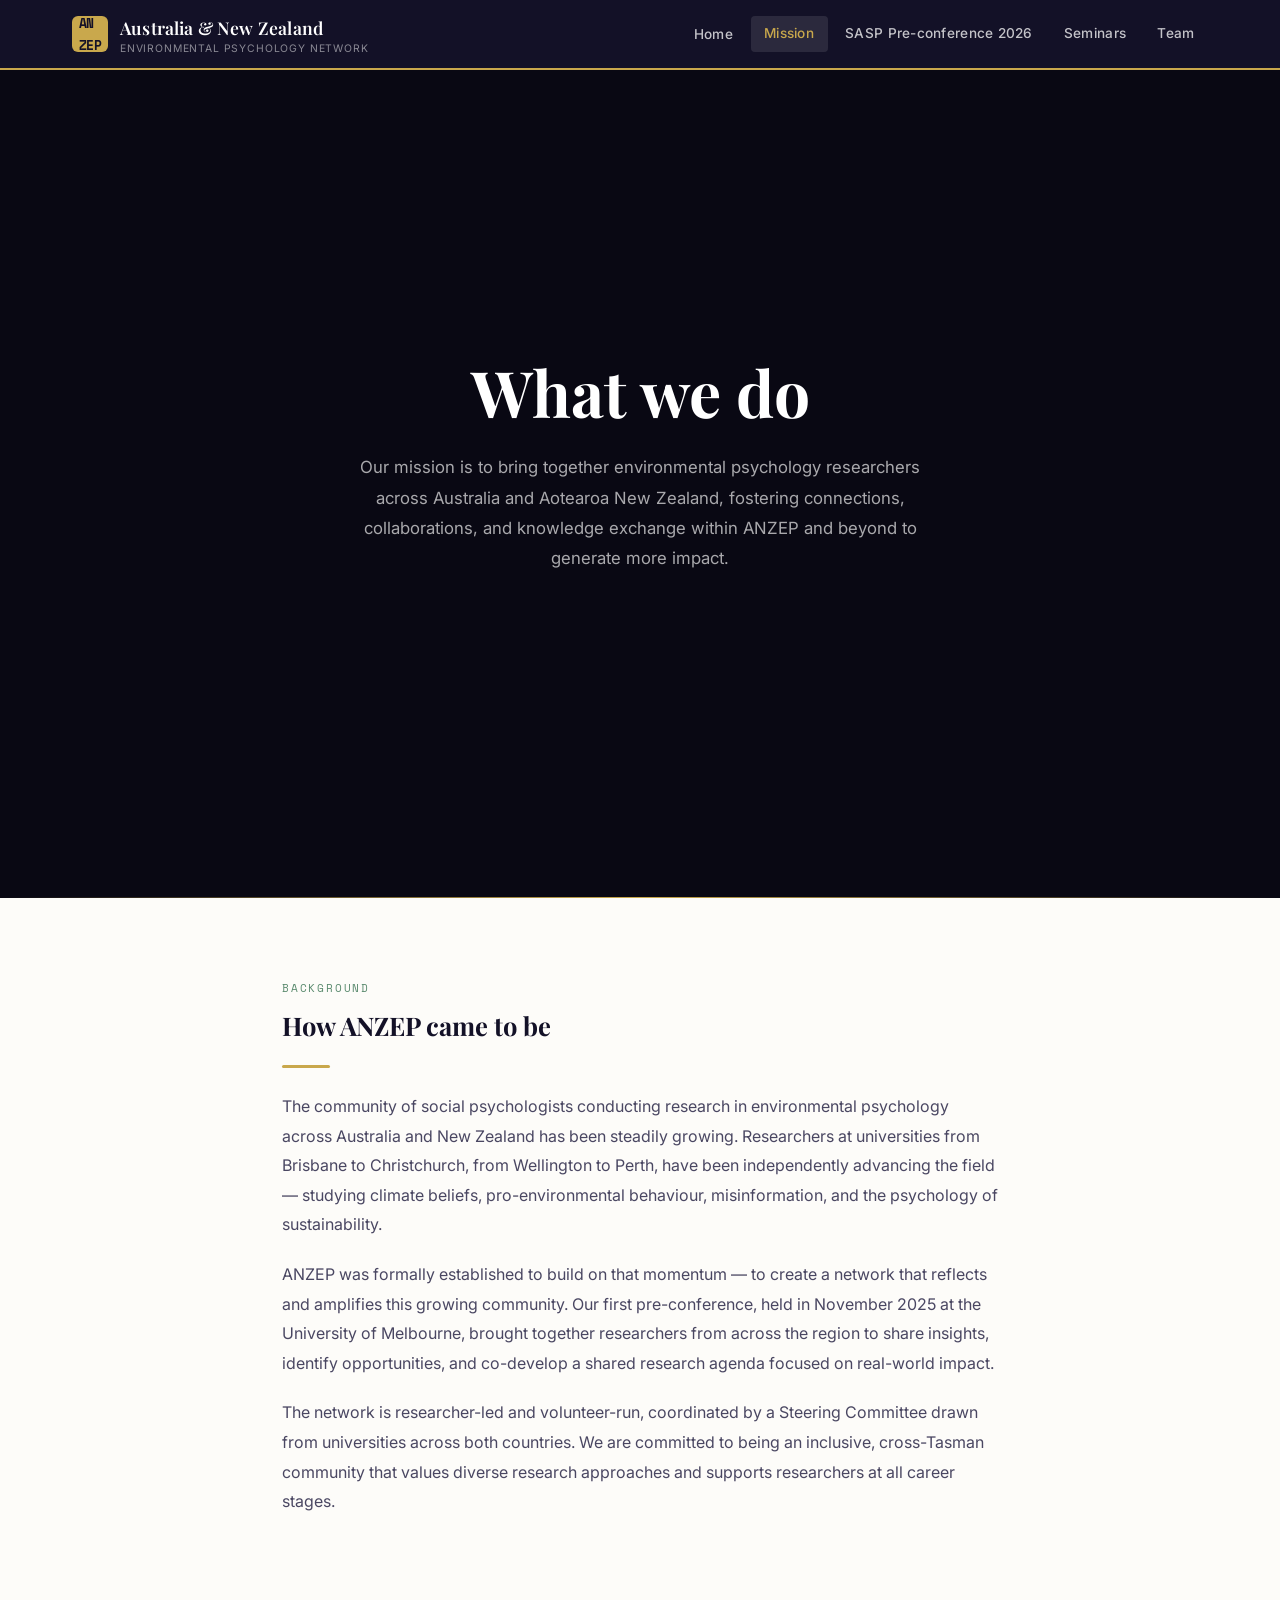
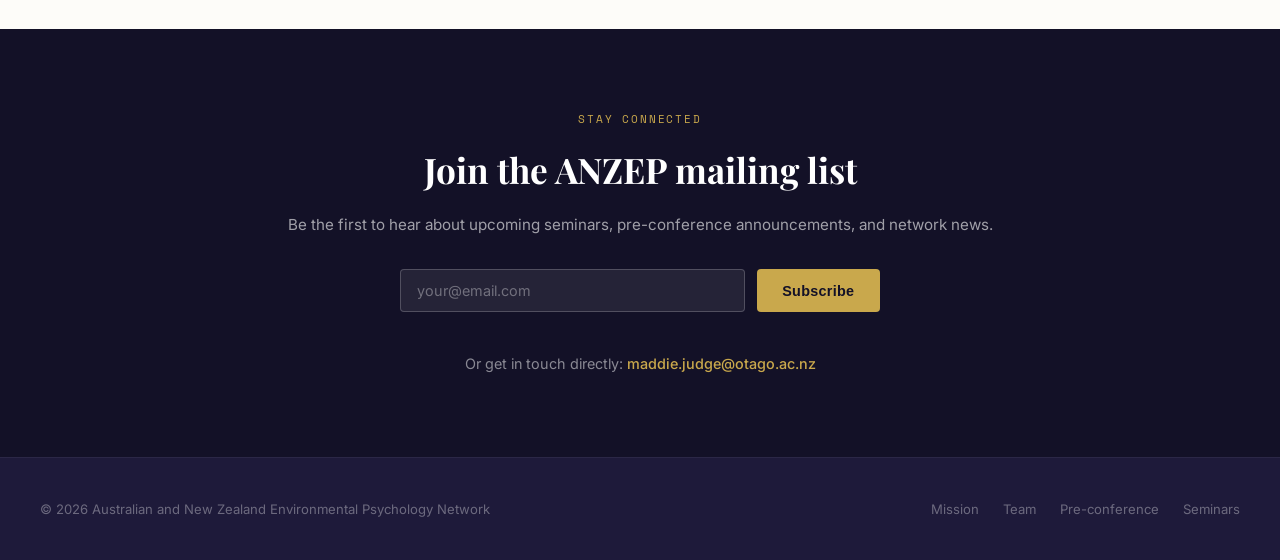
==== mission.html @ e8680787 "Update mission.html" ====
<!DOCTYPE html>
<html lang="en">
<head>
  <meta charset="UTF-8">
  <meta name="viewport" content="width=device-width, initial-scale=1.0">
  <title>Our Mission — ANZEP</title>
  <link rel="stylesheet" href="style.css">
</head>
<body>

  <nav class="nav">
    <div class="nav-inner">
      <a href="index.html" class="nav-logo">
        <div class="nav-logo-mark">AN<br>ZEP</div>
        <div>
<span class="nav-logo-text">Australia &amp; New Zealand</span>
          <span class="nav-logo-sub">Environmental Psychology Network</span>
        </div>
      </a>
      <ul class="nav-links">
     <li><a href="index.html">Home</a></li>
<a href="mission.html">Mission</a>
<a href="preconference.html">SASP Pre-conference 2026</a>
<a href="seminars.html">Seminars</a>
<a href="team.html">Team</a>
      </ul>
      <button class="nav-hamburger" aria-label="Open menu">
        <span></span><span></span><span></span>
      </button>
    </div>
  </nav>

<section class="home-hero">
<div class="mission-hero-photo-full"></div>
<div class="hero-overlay"></div>
    <div class="home-hero-inner">
      <div class="hero-content">
        <h1 class="hero-title">What we do</h1>
        <p class="hero-body">Our mission is to bring together environmental psychology researchers across Australia and Aotearoa New Zealand, fostering connections, collaborations, and knowledge exchange within ANZEP and beyond to generate more impact.</p>
      </div>
    </div>
  </section>

  <div class="section-sm">
    <div>
      
      <div class="section-label">Background</div>
      <h3 class="section-title" style="font-size: 1.6rem;">How ANZEP came to be</h3>
      <div class="divider"></div>
      <p style="font-size: 1rem; color: var(--text-mid); line-height: 1.85; margin-bottom: 1.25rem;">
        The community of social psychologists conducting research in environmental psychology across Australia and New Zealand has been steadily growing. Researchers at universities from Brisbane to Christchurch, from Wellington to Perth, have been independently advancing the field — studying climate beliefs, pro-environmental behaviour, misinformation, and the psychology of sustainability.
      </p>
      <p style="font-size: 1rem; color: var(--text-mid); line-height: 1.85; margin-bottom: 1.25rem;">
        ANZEP was formally established to build on that momentum — to create a network that reflects and amplifies this growing community. Our first pre-conference, held in November 2025 at the University of Melbourne, brought together researchers from across the region to share insights, identify opportunities, and co-develop a shared research agenda focused on real-world impact.
      </p>
      <p style="font-size: 1rem; color: var(--text-mid); line-height: 1.85;">
        The network is researcher-led and volunteer-run, coordinated by a Steering Committee drawn from universities across both countries. We are committed to being an inclusive, cross-Tasman community that values diverse research approaches and supports researchers at all career stages.
      </p>
    </div>
  </div>

  <section class="contact-strip" style="margin-top: 2rem;">
    <div class="contact-strip-inner">
      <div class="section-label" style="color: var(--accent);">Stay connected</div>
      <h2>Join the ANZEP mailing list</h2>
      <p>Be the first to hear about upcoming seminars, pre-conference announcements, and network news.</p>
      <div class="signup-success"></div>
      <form class="signup-form">
        <input type="email" placeholder="your@email.com" required>
        <button type="submit" class="btn-primary">Subscribe</button>
      </form>
      <div class="contact-email">
        Or get in touch directly: <a href="mailto:maddie.judge@otago.ac.nz">maddie.judge@otago.ac.nz</a>
      </div>
    </div>
  </section>

  <footer>
    <div class="footer-inner">
      <div class="footer-left">© 2026 Australian and New Zealand Environmental Psychology Network</div>
      <div class="footer-right">
        <a href="mission.html">Mission</a>
        <a href="team.html">Team</a>
        <a href="preconference.html">Pre-conference</a>
        <a href="seminars.html">Seminars</a>
      </div>
    </div>
  </footer>

  <script src="main.js"></script>
</body>
</html>
---- style.css ----
/* =============================================
   ANZEP — Australian & New Zealand Environmental Psychology Network
   Design system: deep navy anchor, warm sage accent, clean scholarly feel
   ============================================= */

@import url('https://fonts.googleapis.com/css2?family=Playfair+Display:ital,wght@0,400;0,600;0,700;1,400&family=Inter:wght@300;400;500;600&family=Space+Mono:wght@400;700&display=swap');

/* ── Tokens ── */
:root {
  --navy:       #131127;
  --navy-mid:   #1e1a3a;
  --navy-soft:  #2d2850;
  --sage:       #5a8a6e;
  --sage-light: #7aab8a;
  --sage-pale:  #e8f2ec;
  --sand:       #f5f2eb;
  --warm-white: #fdfcf9;
  --text-dark:  #1a1830;
  --text-mid:   #4a4762;
  --text-light: #7a788f;
  --border:     #e2dfd8;
  --accent:     #c9a84c;   /* warm gold — signature element */

  --font-display: 'Playfair Display', Georgia, serif;
  --font-body:    'Inter', system-ui, sans-serif;
  --font-mono:    'Space Mono', monospace;

  --radius-sm: 4px;
  --radius-md: 10px;
  --radius-lg: 20px;

  --shadow-soft: 0 2px 16px rgba(19,17,39,0.08);
  --shadow-mid:  0 4px 32px rgba(19,17,39,0.14);
}

/* ── Reset ── */
*, *::before, *::after { box-sizing: border-box; margin: 0; padding: 0; }
html { scroll-behavior: smooth; }
body {
  font-family: var(--font-body);
  background: var(--warm-white);
  color: var(--text-dark);
  line-height: 1.7;
  font-size: 16px;
}
img { display: block; max-width: 100%; }
a { color: inherit; text-decoration: none; }

/* ── Navigation ── */
.nav {
  position: sticky;
  top: 0;
  z-index: 100;
  background: var(--navy);
  border-bottom: 2px solid var(--accent);
}
.nav-inner {
  max-width: 1200px;
  margin: 0 auto;
  padding: 0 2rem;
  display: flex;
  align-items: center;
  justify-content: space-between;
  height: 68px;
}
.nav-logo {
  display: flex;
  align-items: center;
  gap: 0.75rem;
}
.nav-logo-mark {
  width: 36px;
  height: 36px;
  background: var(--accent);
  border-radius: 6px;
  display: flex;
  align-items: center;
  justify-content: center;
  font-family: var(--font-mono);
  font-size: 13px;
  font-weight: 700;
  color: var(--navy);
  letter-spacing: -0.5px;
  flex-shrink: 0;
}
.nav-logo-text {
  font-family: var(--font-display);
  font-size: 1.1rem;
  font-weight: 600;
  color: #fff;
  letter-spacing: 0.01em;
}
.nav-logo-sub {
  font-family: var(--font-body);
  font-size: 0.65rem;
  color: rgba(255,255,255,0.5);
  letter-spacing: 0.08em;
  text-transform: uppercase;
  display: block;
  line-height: 1.2;
}
.nav-links {
  display: flex;
  align-items: center;
  gap: 0.25rem;
  list-style: none;
}
.nav-links a {
  font-size: 0.85rem;
  font-weight: 500;
  color: rgba(255,255,255,0.75);
  padding: 0.4rem 0.85rem;
  border-radius: var(--radius-sm);
  letter-spacing: 0.02em;
  transition: color 0.2s, background 0.2s;
}
.nav-links a:hover,
.nav-links a.active {
  color: #fff;
  background: rgba(255,255,255,0.1);
}
.nav-links a.active {
  color: var(--accent);
}
.nav-hamburger {
  display: none;
  flex-direction: column;
  gap: 5px;
  cursor: pointer;
  padding: 4px;
  background: none;
  border: none;
}
.nav-hamburger span {
  display: block;
  width: 24px;
  height: 2px;
  background: #fff;
  border-radius: 2px;
  transition: 0.3s;
}

/* ── Page Hero ── */
.page-hero {
  background: var(--navy);
  padding: 5rem 2rem 4rem;
  text-align: center;
  position: relative;
  overflow: hidden;
}
.page-hero::before {
  content: '';
  position: absolute;
  inset: 0;
  background: radial-gradient(ellipse 80% 60% at 50% 120%, rgba(90,138,110,0.18) 0%, transparent 70%);
  pointer-events: none;
}
.page-hero-eyebrow {
  font-family: var(--font-mono);
  font-size: 0.72rem;
  letter-spacing: 0.18em;
  text-transform: uppercase;
  color: var(--accent);
  margin-bottom: 1rem;
}
.page-hero h1 {
  font-family: var(--font-display);
  font-size: clamp(2rem, 5vw, 3.2rem);
  font-weight: 700;
  color: #fff;
  line-height: 1.2;
  max-width: 700px;
  margin: 0 auto 1.25rem;
}
.page-hero p {
  font-size: 1.05rem;
  color: rgba(255,255,255,0.65);
  max-width: 560px;
  margin: 0 auto;
}
.page-hero-photo {
  background-image: url('mission-hero.jpg');
  background-size: cover;
  background-position: center;
}
.page-hero-photo::after {
  content: '';
  position: absolute;
  inset: 0;
  background: rgba(0,0,0,0.55);
  z-index: 1;
}
.page-hero-photo .page-hero-eyebrow,
.page-hero-photo h1,
.page-hero-photo p {
  position: relative;
  z-index: 2;
}
.page-hero-photo-preconf {
  background-image: url('preconference-hero.jpg');
  background-size: cover;
  background-position: center;
}
.page-hero-photo-preconf::after {
  content: '';
  position: absolute;
  inset: 0;
  background: rgba(0,0,0,0.55);
  z-index: 1;
}
.page-hero-photo-preconf .page-hero-eyebrow,
.page-hero-photo-preconf h1,
.page-hero-photo-preconf p {
  position: relative;
  z-index: 2;
}
/* ── Section container ── */
.section {
  max-width: 1200px;
  margin: 0 auto;
  padding: 5rem 2rem;
}
.section-sm {
  max-width: 780px;
  margin: 0 auto;
  padding: 5rem 2rem;
}
.section-label {
  font-family: var(--font-mono);
  font-size: 0.7rem;
  letter-spacing: 0.16em;
  text-transform: uppercase;
  color: var(--sage);
  margin-bottom: 0.75rem;
}
.section-title {
  font-family: var(--font-display);
  font-size: clamp(1.6rem, 3vw, 2.4rem);
  font-weight: 700;
  color: var(--navy);
  line-height: 1.25;
  margin-bottom: 1.25rem;
}
.section-lead {
  font-size: 1.05rem;
  color: var(--text-mid);
  line-height: 1.8;
  max-width: 640px;
}

/* ── Divider ── */
.divider {
  width: 48px;
  height: 3px;
  background: var(--accent);
  border-radius: 2px;
  margin: 1.5rem 0;
}

/* ── HOME HERO ── */
.home-hero {
  background: var(--navy);
  min-height: 92vh;
  display: flex;
  align-items: center;
  position: relative;
  overflow: hidden;
  padding: 4rem 2rem;
}
.home-hero::after {
  content: '';
  position: absolute;
  bottom: 0; left: 0; right: 0;
  height: 1px;
  background: linear-gradient(90deg, transparent, var(--accent), transparent);
  z-index: 2;
}
.hero-photo {
  position: absolute;
  top: -80px;
  right: 0;
  bottom: -80px;
  left: 0;
  background-image: url('hero-beach.jpg');
  background-size: cover;
  background-position: center 42%;
  z-index: 0;
  pointer-events: none;
  will-change: transform;
}
.hero-overlay {
  position: absolute;
  top: 0;
  right: 0;
  bottom: 0;
  left: 0;
  background: rgba(0, 0, 0, 0.5);
  z-index: 1;
  pointer-events: none;
}
.home-hero-inner {
  max-width: 1200px;
  margin: 0 auto;
  width: 100%;
  position: relative;
  z-index: 2;
  text-align: center;
}
.hero-content {
  max-width: 720px;
  margin: 0 auto;
}
.hero-label {
  font-family: var(--font-mono);
  font-size: 0.72rem;
  letter-spacing: 0.2em;
  text-transform: uppercase;
  color: var(--accent);
  margin-bottom: 1.25rem;
}
.hero-title {
  font-family: var(--font-display);
  font-size: clamp(2.4rem, 5vw, 4rem);
  font-weight: 700;
  color: #fff;
  line-height: 1.15;
  margin-bottom: 1.5rem;
}
.hero-title em {
  font-style: italic;
  color: var(--sage-light);
}
.hero-body {
  font-size: 1.05rem;
  color: rgba(255,255,255,0.65);
  line-height: 1.8;
  margin: 0 auto 2.5rem auto;
  max-width: 560px;
}
.hero-actions {
  display: flex;
  gap: 1rem;
  flex-wrap: wrap;
  justify-content: center;
}
.btn-primary {
  display: inline-flex;
  align-items: center;
  gap: 0.5rem;
  background: var(--accent);
  color: var(--navy);
  font-weight: 600;
  font-size: 0.9rem;
  padding: 0.75rem 1.6rem;
  border-radius: var(--radius-sm);
  letter-spacing: 0.02em;
  transition: background 0.2s, transform 0.15s;
  border: none;
  cursor: pointer;
}
.btn-primary:hover { background: #dbb95a; transform: translateY(-1px); }
.btn-outline {
  display: inline-flex;
  align-items: center;
  gap: 0.5rem;
  background: transparent;
  color: rgba(255,255,255,0.8);
  font-weight: 500;
  font-size: 0.9rem;
  padding: 0.75rem 1.6rem;
  border-radius: var(--radius-sm);
  border: 1px solid rgba(255,255,255,0.25);
  letter-spacing: 0.02em;
  transition: border-color 0.2s, color 0.2s, transform 0.15s;
  cursor: pointer;
}
.btn-outline:hover { border-color: rgba(255,255,255,0.6); color: #fff; transform: translateY(-1px); }

/* Hero right panel — stat cards */
.hero-stats {
  display: grid;
  grid-template-columns: 1fr 1fr;
  gap: 1rem;
}
.hero-stat-card {
  background: rgba(255,255,255,0.05);
  border: 1px solid rgba(255,255,255,0.1);
  border-radius: var(--radius-md);
  padding: 1.5rem;
  backdrop-filter: blur(8px);
}
.hero-stat-card.featured {
  grid-column: span 2;
  background: rgba(90,138,110,0.15);
  border-color: rgba(90,138,110,0.3);
}
.stat-value {
  font-family: var(--font-display);
  font-size: 2.2rem;
  font-weight: 700;
  color: #fff;
  line-height: 1;
  margin-bottom: 0.25rem;
}
.stat-label {
  font-size: 0.8rem;
  color: rgba(255,255,255,0.5);
  letter-spacing: 0.04em;
}
.stat-detail {
  font-size: 0.85rem;
  color: rgba(255,255,255,0.7);
  margin-top: 0.5rem;
}

/* ── Home highlight teasers (Seminar Series / Pre-conference) ── */
.home-highlight {
  background: var(--warm-white);
  border-top: 1px solid var(--border);
}
.home-highlight.alt {
  background: var(--sage-pale);
}
.home-highlight-inner {
  max-width: 1200px;
  margin: 0 auto;
  padding: 5rem 2rem;
  display: grid;
  grid-template-columns: 1.1fr 0.9fr;
  gap: 4rem;
  align-items: center;
}
.home-highlight.reverse .home-highlight-inner {
  grid-template-columns: 0.9fr 1.1fr;
}
.home-highlight.reverse .highlight-text { order: 2; }
.home-highlight.reverse .highlight-card { order: 1; }
.highlight-text .section-lead { margin-bottom: 0; }
.highlight-cta { margin-top: 1.75rem; }
.highlight-card {
  background: var(--warm-white);
  border-left: 3px solid var(--accent);
  border-radius: var(--radius-md);
  padding: 2.25rem 2.5rem;
  box-shadow: var(--shadow-soft);
}
.highlight-card-label {
  font-family: var(--font-mono);
  font-size: 0.7rem;
  letter-spacing: 0.14em;
  text-transform: uppercase;
  color: var(--sage);
  margin-bottom: 0.75rem;
}
.highlight-card-title {
  font-family: var(--font-display);
  font-size: 1.2rem;
  font-weight: 600;
  color: var(--navy);
  line-height: 1.4;
  margin-bottom: 1.1rem;
}
.highlight-card-detail {
  font-size: 0.9rem;
  color: var(--text-mid);
  margin-top: 0.55rem;
}

/* ── Home feature strips ── */
.home-features {
  background: var(--sand);
  padding: 5rem 2rem;
}
.home-features-inner {
  max-width: 1200px;
  margin: 0 auto;
}
.features-grid {
  display: grid;
  grid-template-columns: repeat(4, 1fr);
  gap: 1.5rem;
  margin-top: 3rem;
}
.feature-card {
  background: var(--warm-white);
  border-radius: var(--radius-md);
  padding: 2rem 1.5rem;
  border: 1px solid var(--border);
  transition: box-shadow 0.2s, transform 0.2s;
}
.feature-card:hover {
  box-shadow: var(--shadow-mid);
  transform: translateY(-3px);
}
.feature-icon {
  width: 44px;
  height: 44px;
  background: var(--sage-pale);
  border-radius: var(--radius-sm);
  display: flex;
  align-items: center;
  justify-content: center;
  font-size: 1.3rem;
  margin-bottom: 1.25rem;
}
.feature-card h3 {
  font-family: var(--font-display);
  font-size: 1.05rem;
  font-weight: 600;
  color: var(--navy);
  margin-bottom: 0.5rem;
}
.feature-card p {
  font-size: 0.88rem;
  color: var(--text-mid);
  line-height: 1.65;
}
.feature-card a {
  display: inline-block;
  margin-top: 1rem;
  font-size: 0.83rem;
  font-weight: 600;
  color: var(--sage);
  letter-spacing: 0.02em;
}
.feature-card a:hover { color: var(--navy); }

/* ── Mission page ── */
.mission-body {
  background: var(--warm-white);
}
.mission-statement-block {
  background: var(--navy);
  border-radius: var(--radius-lg);
  padding: 3.5rem;
  margin: 3rem 0;
  position: relative;
  overflow: hidden;
}
.mission-statement-block::before {
  content: '"';
  position: absolute;
  top: -1rem;
  left: 2rem;
  font-family: var(--font-display);
  font-size: 12rem;
  color: rgba(255,255,255,0.04);
  line-height: 1;
  pointer-events: none;
}
.mission-statement-block p {
  font-family: var(--font-display);
  font-size: clamp(1.2rem, 2.5vw, 1.7rem);
  font-style: italic;
  color: #fff;
  line-height: 1.6;
  position: relative;
  z-index: 1;
}
.mission-pillars {
  display: grid;
  grid-template-columns: repeat(3, 1fr);
  gap: 1.5rem;
  margin-top: 2rem;
}
.pillar-card {
  background: var(--sage-pale);
  border-radius: var(--radius-md);
  padding: 2rem;
  border-left: 3px solid var(--sage);
}
.pillar-card h3 {
  font-family: var(--font-display);
  font-size: 1.1rem;
  font-weight: 600;
  color: var(--navy);
  margin-bottom: 0.75rem;
}
.pillar-card p {
  font-size: 0.9rem;
  color: var(--text-mid);
  line-height: 1.7;
}
.pillar-icon {
  font-size: 1.6rem;
  margin-bottom: 0.75rem;
}

/* ── Team page ── */
.team-grid {
  display: grid;
  grid-template-columns: repeat(4, 1fr);
  gap: 1.75rem;
  margin-top: 3rem;
}
.team-card {
  background: var(--warm-white);
  border: 1px solid var(--border);
  border-radius: var(--radius-md);
  overflow: hidden;
  transition: box-shadow 0.2s, transform 0.2s;
}
.team-card:hover {
  box-shadow: var(--shadow-mid);
  transform: translateY(-4px);
}
.team-photo {
  width: 100%;
  aspect-ratio: 1;
  background: linear-gradient(135deg, var(--navy-soft), var(--navy-mid));
  display: flex;
  align-items: center;
  justify-content: center;
  overflow: hidden;
}
.team-photo img {
  width: 100%;
  height: 100%;
  object-fit: cover;
}
.team-photo-placeholder {
  font-family: var(--font-display);
  font-size: 2.2rem;
  font-weight: 700;
  color: rgba(255,255,255,0.25);
  letter-spacing: -0.02em;
}
.team-info {
  padding: 1.25rem;
}
.team-info h3 {
  font-family: var(--font-display);
  font-size: 1rem;
  font-weight: 600;
  color: var(--navy);
  margin-bottom: 0.2rem;
}
.team-role {
  font-size: 0.8rem;
  color: var(--sage);
  font-weight: 500;
  margin-bottom: 0.15rem;
}
.team-institution {
  font-size: 0.78rem;
  color: var(--text-light);
}
.team-bio {
  font-size: 0.82rem;
  color: var(--text-mid);
  line-height: 1.6;
  margin-top: 0.75rem;
  padding-top: 0.75rem;
  border-top: 1px solid var(--border);
}

/* ── Pre-conference page ── */
.preconf-upcoming {
  background: var(--navy);
  border-radius: var(--radius-lg);
  padding: 3.5rem;
  margin-bottom: 1.5rem;
  position: relative;
  overflow: hidden;
}
.preconf-upcoming::after {
  content: '2026';
  position: absolute;
  right: 2rem;
  bottom: -1.5rem;
  font-family: var(--font-display);
  font-size: 10rem;
  font-weight: 700;
  color: rgba(255,255,255,0.04);
  line-height: 1;
  pointer-events: none;
}
.badge {
  display: inline-block;
  background: var(--accent);
  color: var(--navy);
  font-family: var(--font-mono);
  font-size: 0.68rem;
  font-weight: 700;
  letter-spacing: 0.12em;
  text-transform: uppercase;
  padding: 0.3rem 0.8rem;
  border-radius: var(--radius-sm);
  margin-bottom: 1.25rem;
}
.badge-tbc {
  background: rgba(255,255,255,0.15);
  color: rgba(255,255,255,0.7);
}
.preconf-upcoming h2 {
  font-family: var(--font-display);
  font-size: clamp(1.5rem, 3vw, 2.2rem);
  color: #fff;
  margin-bottom: 0.5rem;
}
.preconf-upcoming .subtitle {
  font-size: 1rem;
  color: rgba(255,255,255,0.6);
  margin-bottom: 2rem;
}
.preconf-meta {
  display: flex;
  flex-wrap: wrap;
  gap: 1rem;
  margin-bottom: 2rem;
}
.meta-item {
  display: flex;
  align-items: center;
  gap: 0.5rem;
  background: rgba(255,255,255,0.08);
  border-radius: var(--radius-sm);
  padding: 0.5rem 1rem;
  font-size: 0.85rem;
  color: rgba(255,255,255,0.8);
}
.meta-item .meta-icon { font-size: 1rem; }
.preconf-format {
  display: grid;
  grid-template-columns: repeat(2, 1fr);
  gap: 1rem;
  margin-top: 0.5rem;
}
.format-item {
  background: rgba(255,255,255,0.07);
  border: 1px solid rgba(255,255,255,0.12);
  border-radius: var(--radius-md);
  padding: 1.25rem;
  text-align: center;
}
.format-item .f-icon { font-size: 1.5rem; margin-bottom: 0.5rem; }
.format-item .f-label {
  font-size: 0.8rem;
  font-weight: 600;
  color: #fff;
  margin-bottom: 0.2rem;
}
.format-item .f-detail {
  font-size: 0.75rem;
  color: rgba(255,255,255,0.5);
}

/* Past conference cards */
.past-conf-card {
  background: var(--warm-white);
  border: 1px solid var(--border);
  border-radius: var(--radius-md);
  overflow: hidden;
  margin-bottom: 2.5rem;
}
.past-conf-header {
  background: var(--sand);
  padding: 1.75rem 2rem;
  display: flex;
  justify-content: space-between;
  align-items: flex-start;
  gap: 1rem;
  flex-wrap: wrap;
}
.past-conf-header h3 {
  font-family: var(--font-display);
  font-size: 1.3rem;
  font-weight: 700;
  color: var(--navy);
}
.past-conf-header .conf-date {
  font-family: var(--font-mono);
  font-size: 0.75rem;
  color: var(--text-light);
  letter-spacing: 0.08em;
}
.past-conf-body {
  padding: 2rem;
}
.past-conf-body p {
  font-size: 0.95rem;
  color: var(--text-mid);
  line-height: 1.75;
  margin-bottom: 1.5rem;
}

/* Schedule table */
.schedule-table {
  width: 100%;
  border-collapse: collapse;
  margin-top: 0.5rem;
}
.schedule-table th {
  background: var(--navy);
  color: rgba(255,255,255,0.7);
  font-family: var(--font-mono);
  font-size: 0.7rem;
  letter-spacing: 0.1em;
  text-transform: uppercase;
  padding: 0.75rem 1rem;
  text-align: left;
}
.schedule-table td {
  padding: 0.75rem 1rem;
  font-size: 0.88rem;
  border-bottom: 1px solid var(--border);
  vertical-align: top;
}
.schedule-table tr:last-child td { border-bottom: none; }
.schedule-table tr:nth-child(even) td { background: var(--sand); }
.schedule-time {
  font-family: var(--font-mono);
  font-size: 0.8rem;
  color: var(--text-light);
  white-space: nowrap;
  width: 90px;
}
.schedule-event { font-weight: 500; color: var(--navy); }
.schedule-detail { font-size: 0.82rem; color: var(--text-mid); }
.schedule-speaker { font-size: 0.8rem; color: var(--sage); font-style: italic; }

/* Keynote cards */
.keynote-grid {
  display: grid;
  grid-template-columns: 1fr 1fr;
  gap: 1.5rem;
  margin-top: 1.5rem;
}
.keynote-card {
  background: var(--sand);
  border-radius: var(--radius-md);
  padding: 1.75rem;
  border-top: 3px solid var(--accent);
}
.keynote-card h4 {
  font-family: var(--font-display);
  font-size: 1.05rem;
  font-weight: 700;
  color: var(--navy);
  margin-bottom: 0.25rem;
}
.keynote-card .k-title {
  font-size: 0.85rem;
  font-style: italic;
  color: var(--sage);
  margin-bottom: 0.75rem;
}
.keynote-card p {
  font-size: 0.85rem;
  color: var(--text-mid);
  line-height: 1.65;
}
.keynote-card .k-bio {
  font-size: 0.8rem;
  color: var(--text-light);
  margin-top: 0.75rem;
  padding-top: 0.75rem;
  border-top: 1px solid var(--border);
  font-style: italic;
}

/* Lightning talks */
.lightning-section { margin-top: 2rem; }
.lightning-header {
  background: var(--navy-mid);
  color: rgba(255,255,255,0.7);
  font-family: var(--font-mono);
  font-size: 0.72rem;
  letter-spacing: 0.12em;
  text-transform: uppercase;
  padding: 0.6rem 1rem;
  border-radius: var(--radius-sm) var(--radius-sm) 0 0;
}
.lightning-talk {
  background: var(--warm-white);
  border: 1px solid var(--border);
  border-top: none;
  padding: 1.25rem 1.5rem;
}
.lightning-talk:last-child { border-radius: 0 0 var(--radius-sm) var(--radius-sm); }
.lightning-talk h5 {
  font-size: 0.88rem;
  font-weight: 600;
  color: var(--navy);
  margin-bottom: 0.2rem;
  line-height: 1.4;
}
.lightning-talk .lt-speaker {
  font-size: 0.78rem;
  color: var(--sage);
  font-style: italic;
  margin-bottom: 0.5rem;
}
.lt-abstract {
  font-size: 0.82rem;
  color: var(--text-mid);
  line-height: 1.65;
  display: none;
}
.lt-toggle {
  background: none;
  border: none;
  font-size: 0.78rem;
  color: var(--sage);
  cursor: pointer;
  padding: 0;
  font-weight: 500;
  margin-top: 0.25rem;
}
.lt-toggle:hover { color: var(--navy); }

/* ── Seminar page ── */
.seminar-placeholder {
  background: var(--sand);
  border: 2px dashed var(--border);
  border-radius: var(--radius-md);
  padding: 4rem 2rem;
  text-align: center;
}
.seminar-placeholder h3 {
  font-family: var(--font-display);
  font-size: 1.4rem;
  color: var(--navy);
  margin-bottom: 0.75rem;
}
.seminar-placeholder p {
  font-size: 0.95rem;
  color: var(--text-mid);
  max-width: 420px;
  margin: 0 auto;
}
.seminar-features {
  display: grid;
  grid-template-columns: repeat(3, 1fr);
  gap: 1.5rem;
  margin-top: 3rem;
}
.seminar-feature {
  text-align: center;
  padding: 2rem 1rem;
  background: var(--warm-white);
  border-radius: var(--radius-md);
  border: 1px solid var(--border);
}
.seminar-feature .sf-icon { font-size: 2rem; margin-bottom: 0.75rem; }
.seminar-feature h4 {
  font-family: var(--font-display);
  font-size: 1rem;
  font-weight: 600;
  color: var(--navy);
  margin-bottom: 0.5rem;
}
.seminar-feature p {
  font-size: 0.85rem;
  color: var(--text-mid);
}

/* ── Mailing list / contact section ── */
.contact-strip {
  background: var(--navy);
  padding: 5rem 2rem;
}
.contact-strip-inner {
  max-width: 800px;
  margin: 0 auto;
  text-align: center;
}
.contact-strip h2 {
  font-family: var(--font-display);
  font-size: clamp(1.5rem, 3vw, 2.2rem);
  color: #fff;
  margin-bottom: 0.75rem;
}
.contact-strip p {
  font-size: 0.95rem;
  color: rgba(255,255,255,0.6);
  margin-bottom: 2rem;
}
.signup-form {
  display: flex;
  gap: 0.75rem;
  max-width: 480px;
  margin: 0 auto 2.5rem;
  flex-wrap: wrap;
}
.signup-form input {
  flex: 1;
  min-width: 220px;
  padding: 0.75rem 1rem;
  border-radius: var(--radius-sm);
  border: 1px solid rgba(255,255,255,0.2);
  background: rgba(255,255,255,0.08);
  color: #fff;
  font-size: 0.9rem;
  font-family: var(--font-body);
  outline: none;
  transition: border-color 0.2s;
}
.signup-form input::placeholder { color: rgba(255,255,255,0.35); }
.signup-form input:focus { border-color: var(--accent); }
.contact-email {
  font-size: 0.9rem;
  color: rgba(255,255,255,0.5);
}
.contact-email a {
  color: var(--accent);
  font-weight: 500;
}
.contact-email a:hover { text-decoration: underline; }
.signup-success {
  display: none;
  background: rgba(90,138,110,0.2);
  border: 1px solid rgba(90,138,110,0.4);
  border-radius: var(--radius-sm);
  padding: 0.75rem 1.25rem;
  font-size: 0.9rem;
  color: var(--sage-light);
  margin: 0 auto 1rem;
  max-width: 480px;
}

/* ── Footer ── */
footer {
  background: var(--navy-mid);
  border-top: 1px solid rgba(255,255,255,0.06);
  padding: 2.5rem 2rem;
}
.footer-inner {
  max-width: 1200px;
  margin: 0 auto;
  display: flex;
  justify-content: space-between;
  align-items: center;
  flex-wrap: wrap;
  gap: 1rem;
}
.footer-left {
  font-size: 0.82rem;
  color: rgba(255,255,255,0.35);
}
.footer-right {
  display: flex;
  gap: 1.5rem;
}
.footer-right a {
  font-size: 0.82rem;
  color: rgba(255,255,255,0.35);
  transition: color 0.2s;
}
.footer-right a:hover { color: rgba(255,255,255,0.7); }

/* ── Tabs ── */
.tabs {
  display: flex;
  gap: 0.5rem;
  border-bottom: 2px solid var(--border);
  margin-bottom: 2.5rem;
  flex-wrap: wrap;
}
.tab-btn {
  background: none;
  border: none;
  font-family: var(--font-body);
  font-size: 0.9rem;
  font-weight: 500;
  color: var(--text-light);
  padding: 0.6rem 1.25rem;
  cursor: pointer;
  border-bottom: 2px solid transparent;
  margin-bottom: -2px;
  transition: color 0.2s, border-color 0.2s;
}
.tab-btn.active {
  color: var(--navy);
  border-bottom-color: var(--accent);
}
.tab-btn:hover { color: var(--navy); }
.tab-panel { display: none; }
.tab-panel.active { display: block; }

/* ── Responsive ── */
@media (max-width: 1024px) {
  .team-grid { grid-template-columns: repeat(3, 1fr); }
  .features-grid { grid-template-columns: repeat(2, 1fr); }
}
@media (max-width: 768px) {
  .nav-links { display: none; flex-direction: column; position: absolute; top: 68px; left: 0; right: 0; background: var(--navy); padding: 1rem; border-bottom: 1px solid rgba(255,255,255,0.1); }
  .nav-links.open { display: flex; }
  .nav-hamburger { display: flex; }
  .hero-photo { background-image: url('hero-beach-mobile.jpg'); }
  .home-highlight-inner,
  .home-highlight.reverse .home-highlight-inner { grid-template-columns: 1fr; gap: 2rem; padding: 3.5rem 2rem; }
  .home-highlight.reverse .highlight-text,
  .home-highlight.reverse .highlight-card { order: initial; }
  .team-grid { grid-template-columns: repeat(2, 1fr); }
  .mission-pillars { grid-template-columns: 1fr; }
  .keynote-grid { grid-template-columns: 1fr; }
  .preconf-format { grid-template-columns: 1fr; }
  .seminar-features { grid-template-columns: 1fr; }
  .features-grid { grid-template-columns: 1fr; }
  .mission-statement-block { padding: 2rem; }
  .preconf-upcoming { padding: 2rem; }
  .past-conf-header { flex-direction: column; }
}
@media (max-width: 480px) {
  .team-grid { grid-template-columns: 1fr 1fr; }
  .hero-actions { flex-direction: column; }
  .signup-form { flex-direction: column; }
  .signup-form input { min-width: 100%; }
}
@media (prefers-reduced-motion: reduce) {
  * { transition: none !important; animation: none !important; }
}
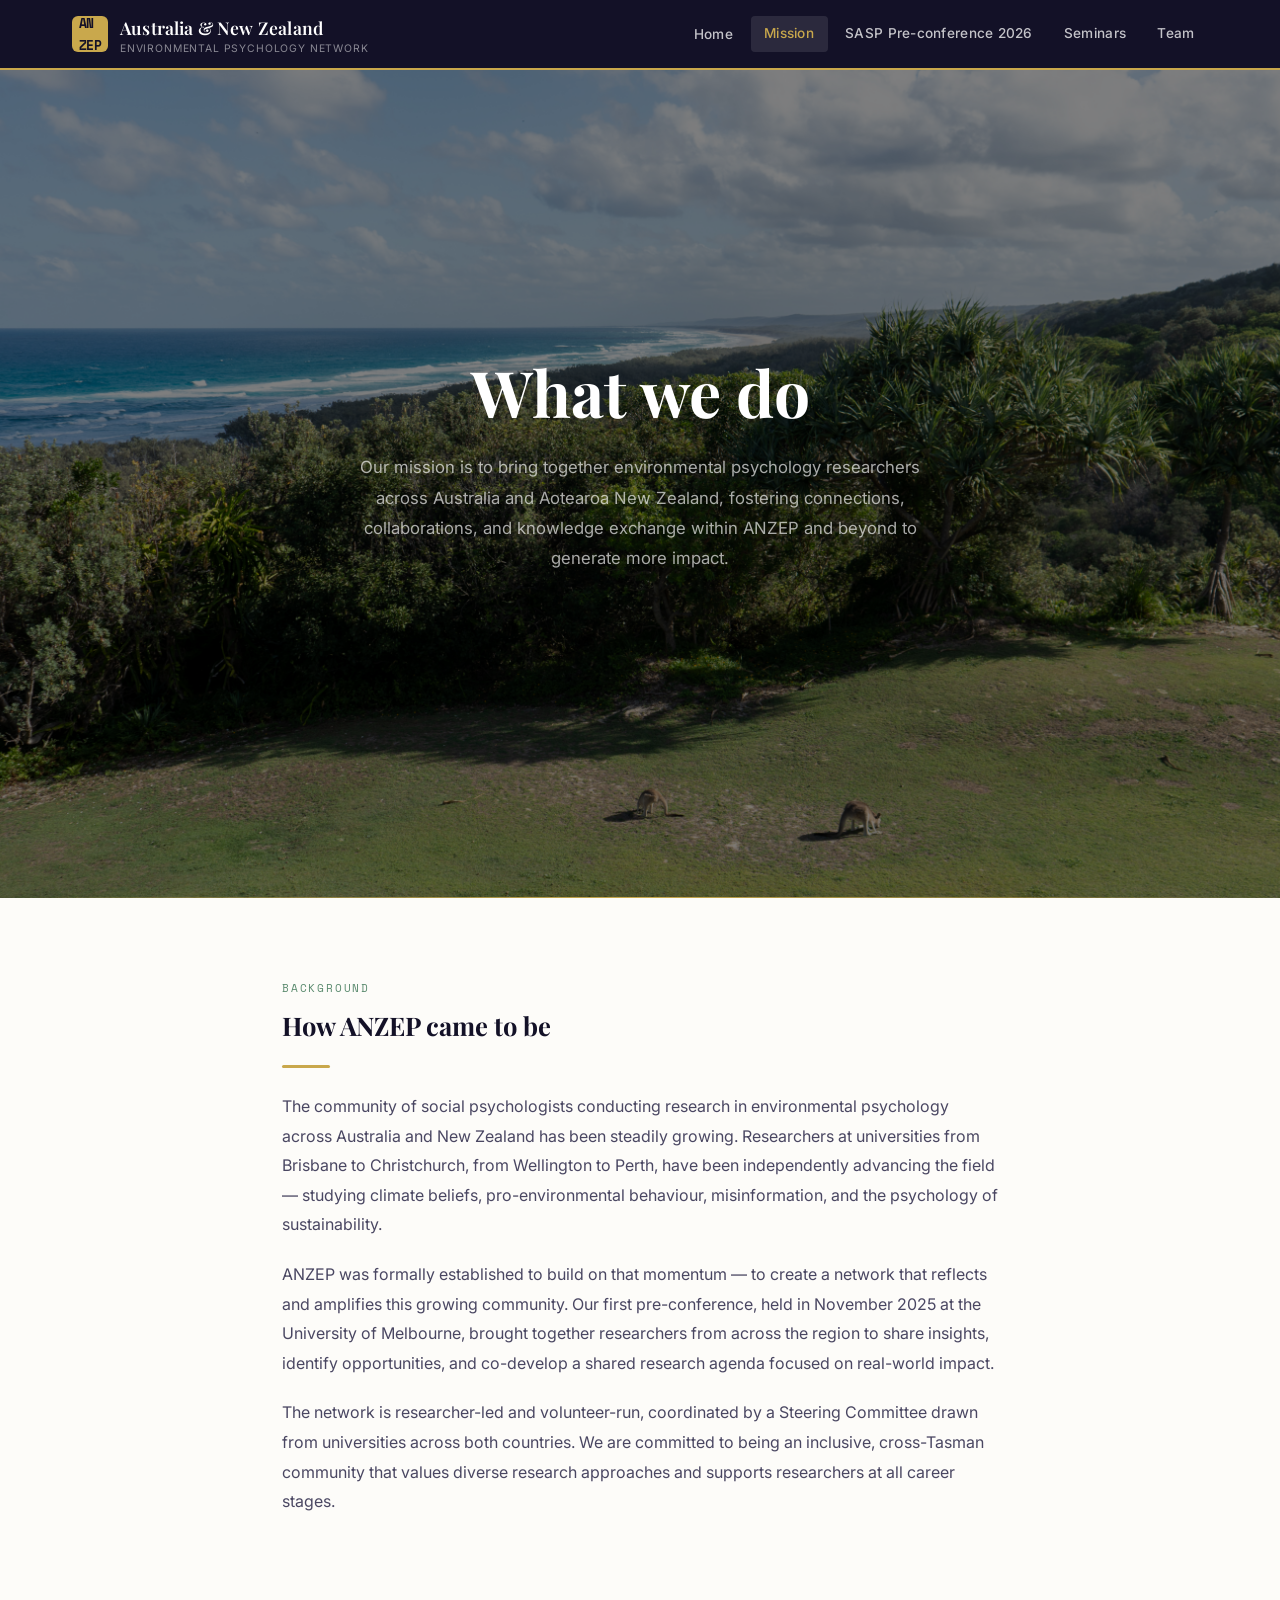
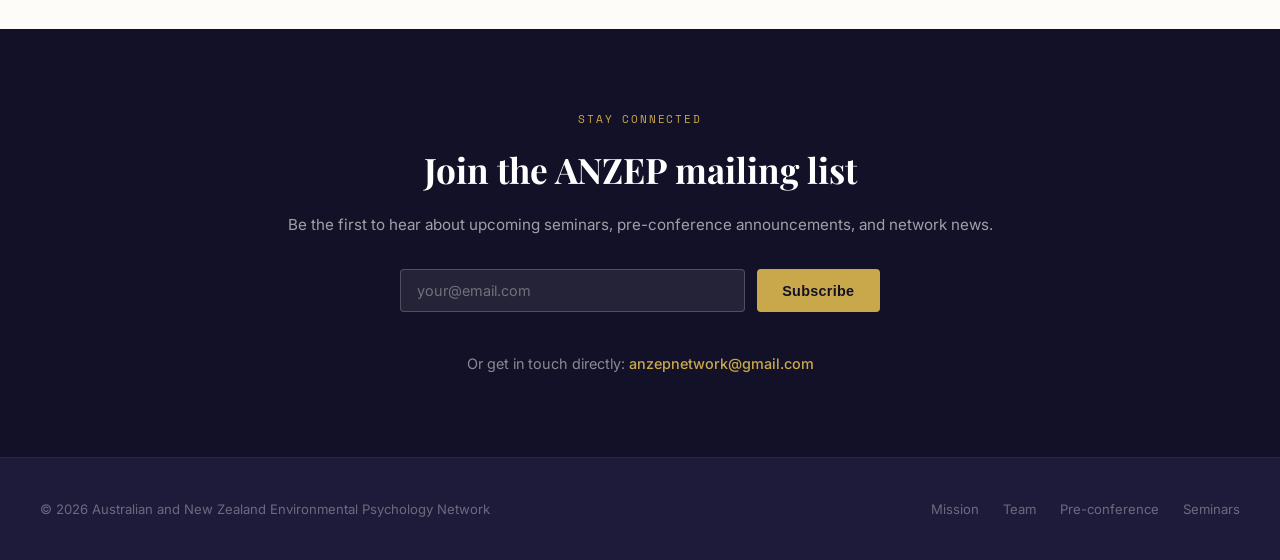
==== commit ba0e5d36: "Update contact email in mission.html" ====
--- a/mission.html
+++ b/mission.html
@@ -70,7 +70,7 @@
         <button type="submit" class="btn-primary">Subscribe</button>
       </form>
       <div class="contact-email">
-        Or get in touch directly: <a href="mailto:maddie.judge@otago.ac.nz">maddie.judge@otago.ac.nz</a>
+        Or get in touch directly: <a href="mailto:anzepnetwork@gmail.com">anzepnetwork@gmail.com</a>
       </div>
     </div>
   </section>
--- a/style.css
+++ b/style.css
@@ -2,9 +2,9 @@
    ANZEP — Australian & New Zealand Environmental Psychology Network
    Design system: deep navy anchor, warm sage accent, clean scholarly feel
    ============================================= */
-
+ 
 @import url('https://fonts.googleapis.com/css2?family=Playfair+Display:ital,wght@0,400;0,600;0,700;1,400&family=Inter:wght@300;400;500;600&family=Space+Mono:wght@400;700&display=swap');
-
+ 
 /* ── Tokens ── */
 :root {
   --navy:       #131127;
@@ -20,19 +20,19 @@
   --text-light: #7a788f;
   --border:     #e2dfd8;
   --accent:     #c9a84c;   /* warm gold — signature element */
-
+ 
   --font-display: 'Playfair Display', Georgia, serif;
   --font-body:    'Inter', system-ui, sans-serif;
   --font-mono:    'Space Mono', monospace;
-
+ 
   --radius-sm: 4px;
   --radius-md: 10px;
   --radius-lg: 20px;
-
+ 
   --shadow-soft: 0 2px 16px rgba(19,17,39,0.08);
   --shadow-mid:  0 4px 32px rgba(19,17,39,0.14);
 }
-
+ 
 /* ── Reset ── */
 *, *::before, *::after { box-sizing: border-box; margin: 0; padding: 0; }
 html { scroll-behavior: smooth; }
@@ -45,7 +45,7 @@
 }
 img { display: block; max-width: 100%; }
 a { color: inherit; text-decoration: none; }
-
+ 
 /* ── Navigation ── */
 .nav {
   position: sticky;
@@ -139,7 +139,7 @@
   border-radius: 2px;
   transition: 0.3s;
 }
-
+ 
 /* ── Page Hero ── */
 .page-hero {
   background: var(--navy);
@@ -197,9 +197,7 @@
   z-index: 2;
 }
 .page-hero-photo-preconf {
-  background-image: url('preconference-hero.jpg');
-  background-size: cover;
-  background-position: center;
+  min-height: 30vw;
 }
 .page-hero-photo-preconf::after {
   content: '';
@@ -213,6 +211,31 @@
 .page-hero-photo-preconf p {
   position: relative;
   z-index: 2;
+}
+.mission-hero-photo-full {
+  position: absolute;
+  top: -80px;
+  right: 0;
+  bottom: -80px;
+  left: 0;
+  background-image: url('mission-hero.jpg');
+  background-size: cover;
+  background-position: center;
+  z-index: 0;
+  pointer-events: none;
+}
+.preconf-hero-photo {
+  position: absolute;
+  top: -80px;
+  right: 0;
+  bottom: -80px;
+  left: 0;
+  background-image: url('preconference-hero.jpg');
+  background-size: 100% auto;
+  background-position: center;
+  z-index: 0;
+  pointer-events: none;
+  will-change: transform;
 }
 /* ── Section container ── */
 .section {
@@ -247,7 +270,7 @@
   line-height: 1.8;
   max-width: 640px;
 }
-
+ 
 /* ── Divider ── */
 .divider {
   width: 48px;
@@ -256,7 +279,7 @@
   border-radius: 2px;
   margin: 1.5rem 0;
 }
-
+ 
 /* ── HOME HERO ── */
 .home-hero {
   background: var(--navy);
@@ -375,7 +398,7 @@
   cursor: pointer;
 }
 .btn-outline:hover { border-color: rgba(255,255,255,0.6); color: #fff; transform: translateY(-1px); }
-
+ 
 /* Hero right panel — stat cards */
 .hero-stats {
   display: grid;
@@ -412,7 +435,7 @@
   color: rgba(255,255,255,0.7);
   margin-top: 0.5rem;
 }
-
+ 
 /* ── Home highlight teasers (Seminar Series / Pre-conference) ── */
 .home-highlight {
   background: var(--warm-white);
@@ -465,7 +488,7 @@
   color: var(--text-mid);
   margin-top: 0.55rem;
 }
-
+ 
 /* ── Home feature strips ── */
 .home-features {
   background: var(--sand);
@@ -524,7 +547,7 @@
   letter-spacing: 0.02em;
 }
 .feature-card a:hover { color: var(--navy); }
-
+ 
 /* ── Mission page ── */
 .mission-body {
   background: var(--warm-white);
@@ -585,7 +608,7 @@
   font-size: 1.6rem;
   margin-bottom: 0.75rem;
 }
-
+ 
 /* ── Team page ── */
 .team-grid {
   display: grid;
@@ -653,7 +676,7 @@
   padding-top: 0.75rem;
   border-top: 1px solid var(--border);
 }
-
+ 
 /* ── Pre-conference page ── */
 .preconf-upcoming {
   background: var(--navy);
@@ -744,7 +767,7 @@
   font-size: 0.75rem;
   color: rgba(255,255,255,0.5);
 }
-
+ 
 /* Past conference cards */
 .past-conf-card {
   background: var(--warm-white);
@@ -783,7 +806,7 @@
   line-height: 1.75;
   margin-bottom: 1.5rem;
 }
-
+ 
 /* Schedule table */
 .schedule-table {
   width: 100%;
@@ -818,7 +841,7 @@
 .schedule-event { font-weight: 500; color: var(--navy); }
 .schedule-detail { font-size: 0.82rem; color: var(--text-mid); }
 .schedule-speaker { font-size: 0.8rem; color: var(--sage); font-style: italic; }
-
+ 
 /* Keynote cards */
 .keynote-grid {
   display: grid;
@@ -858,7 +881,7 @@
   border-top: 1px solid var(--border);
   font-style: italic;
 }
-
+ 
 /* Lightning talks */
 .lightning-section { margin-top: 2rem; }
 .lightning-header {
@@ -908,7 +931,7 @@
   margin-top: 0.25rem;
 }
 .lt-toggle:hover { color: var(--navy); }
-
+ 
 /* ── Seminar page ── */
 .seminar-placeholder {
   background: var(--sand);
@@ -954,7 +977,7 @@
   font-size: 0.85rem;
   color: var(--text-mid);
 }
-
+ 
 /* ── Mailing list / contact section ── */
 .contact-strip {
   background: var(--navy);
@@ -1018,7 +1041,7 @@
   margin: 0 auto 1rem;
   max-width: 480px;
 }
-
+ 
 /* ── Footer ── */
 footer {
   background: var(--navy-mid);
@@ -1048,7 +1071,7 @@
   transition: color 0.2s;
 }
 .footer-right a:hover { color: rgba(255,255,255,0.7); }
-
+ 
 /* ── Tabs ── */
 .tabs {
   display: flex;
@@ -1077,7 +1100,7 @@
 .tab-btn:hover { color: var(--navy); }
 .tab-panel { display: none; }
 .tab-panel.active { display: block; }
-
+ 
 /* ── Responsive ── */
 @media (max-width: 1024px) {
   .team-grid { grid-template-columns: repeat(3, 1fr); }
@@ -1111,3 +1134,4 @@
 @media (prefers-reduced-motion: reduce) {
   * { transition: none !important; animation: none !important; }
 }
+ 
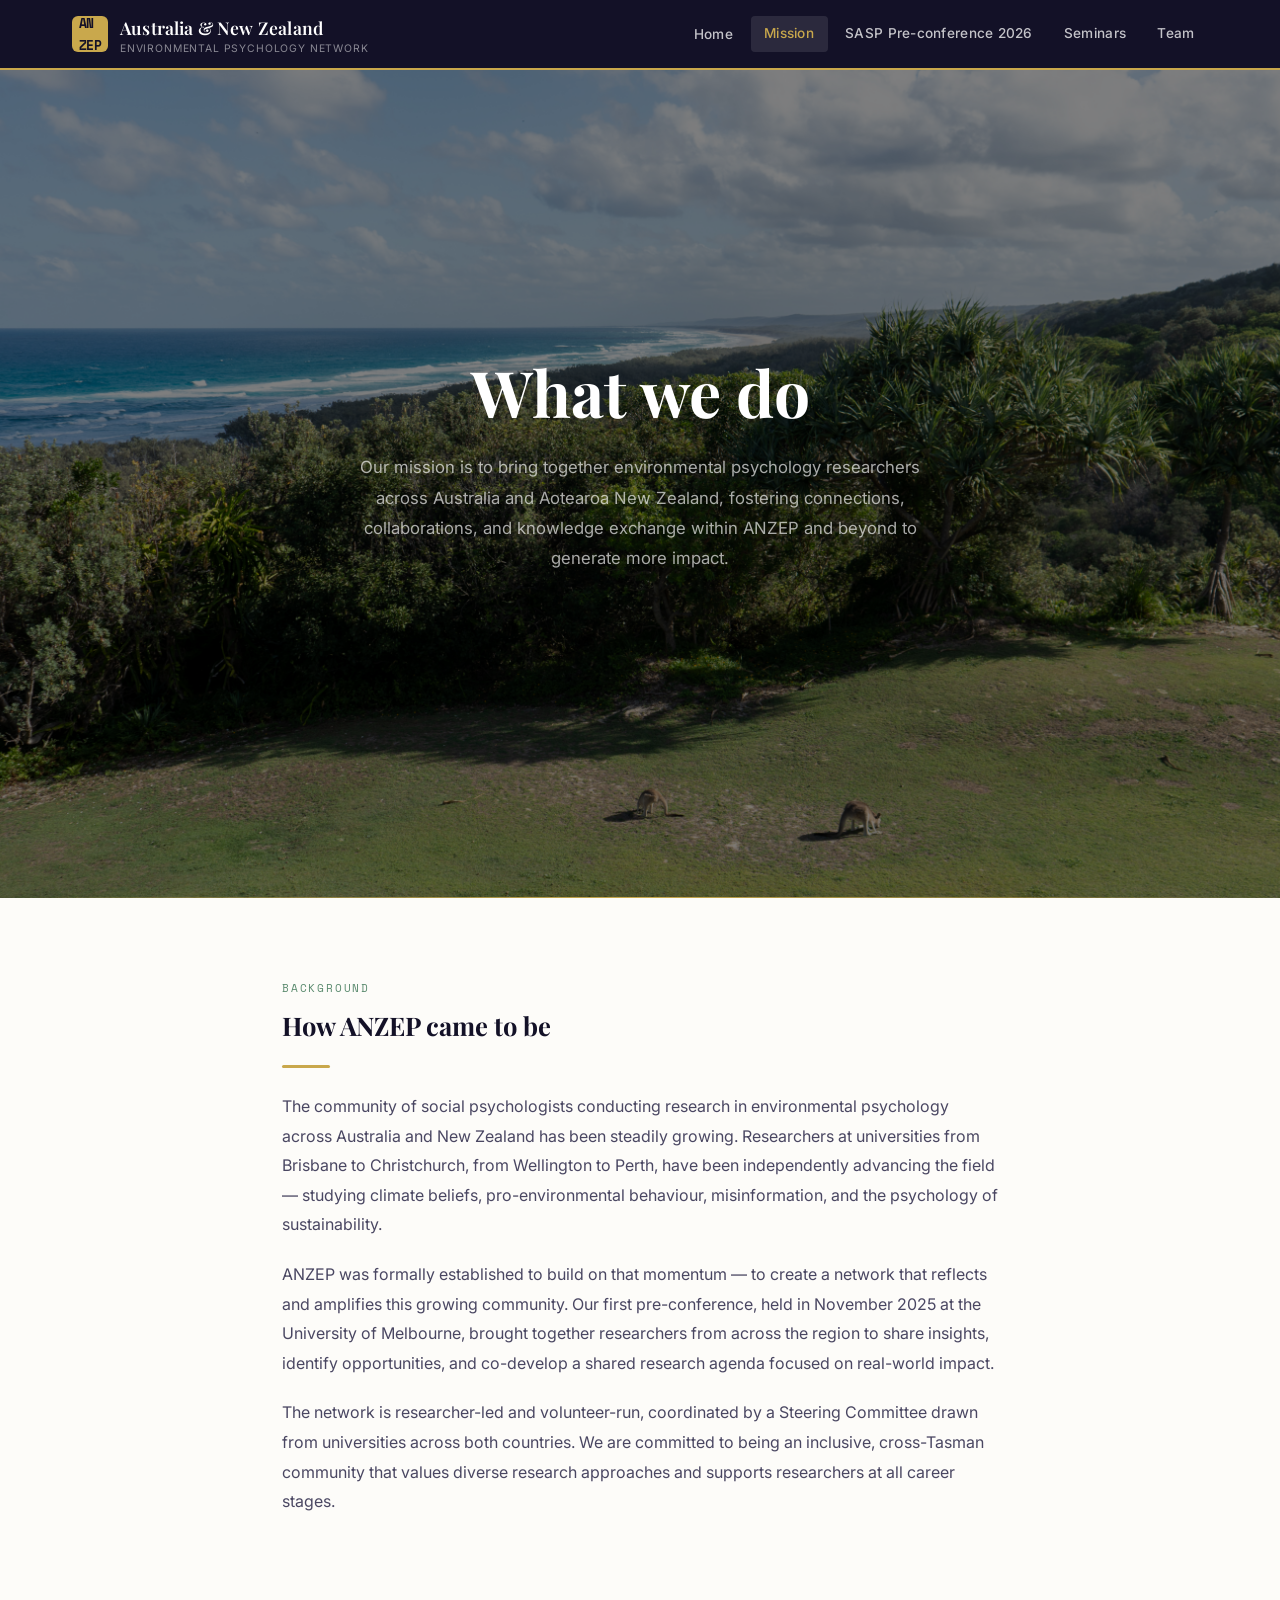
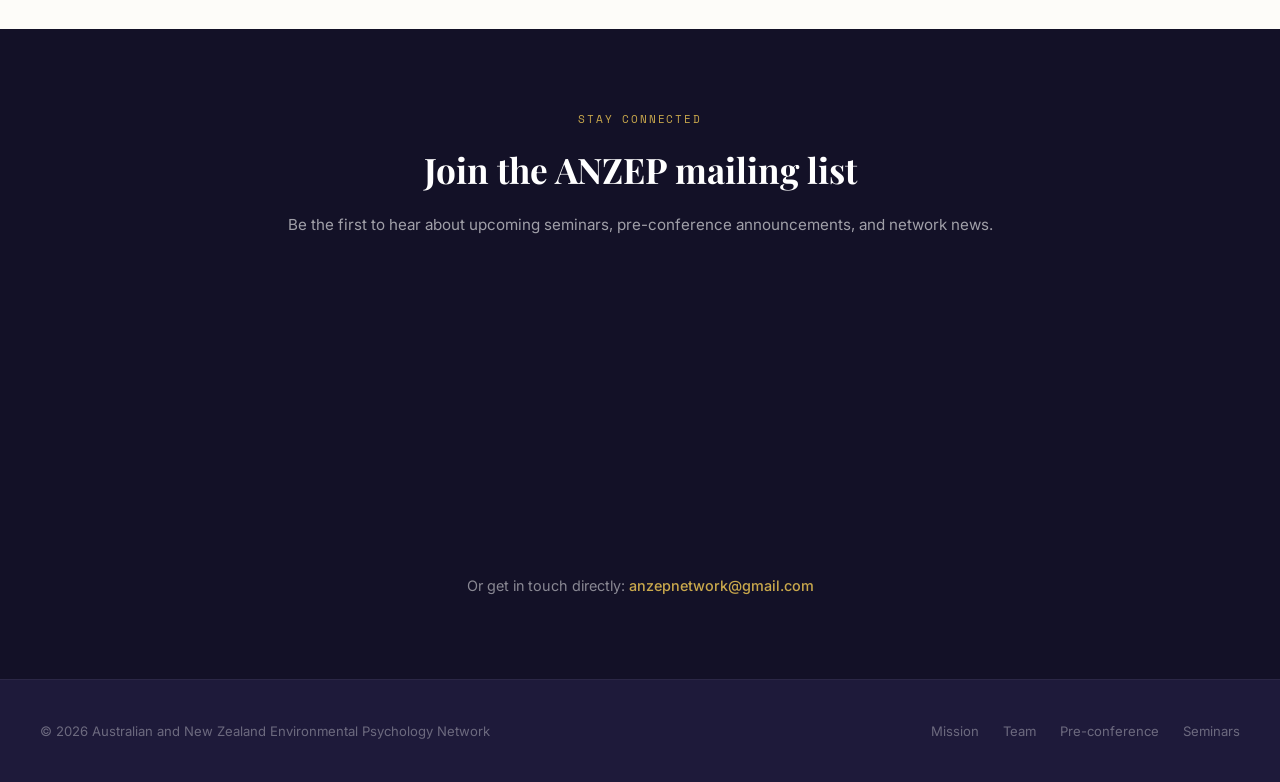
==== commit 9171837c: "Update mission.html" ====
--- a/mission.html
+++ b/mission.html
@@ -64,10 +64,7 @@
       <div class="section-label" style="color: var(--accent);">Stay connected</div>
       <h2>Join the ANZEP mailing list</h2>
       <p>Be the first to hear about upcoming seminars, pre-conference announcements, and network news.</p>
-      <div class="signup-success"></div>
-      <form class="signup-form">
-        <input type="email" placeholder="your@email.com" required>
-        <button type="submit" class="btn-primary">Subscribe</button>
+<iframe width="540" height="305" src="https://ed523857.sibforms.com/v2/serve/[base64]" frameborder="0" scrolling="auto" allowfullscreen style="display: block;margin-left: auto;margin-right: auto;max-width: 100%;"></iframe>
       </form>
       <div class="contact-email">
         Or get in touch directly: <a href="mailto:anzepnetwork@gmail.com">anzepnetwork@gmail.com</a>
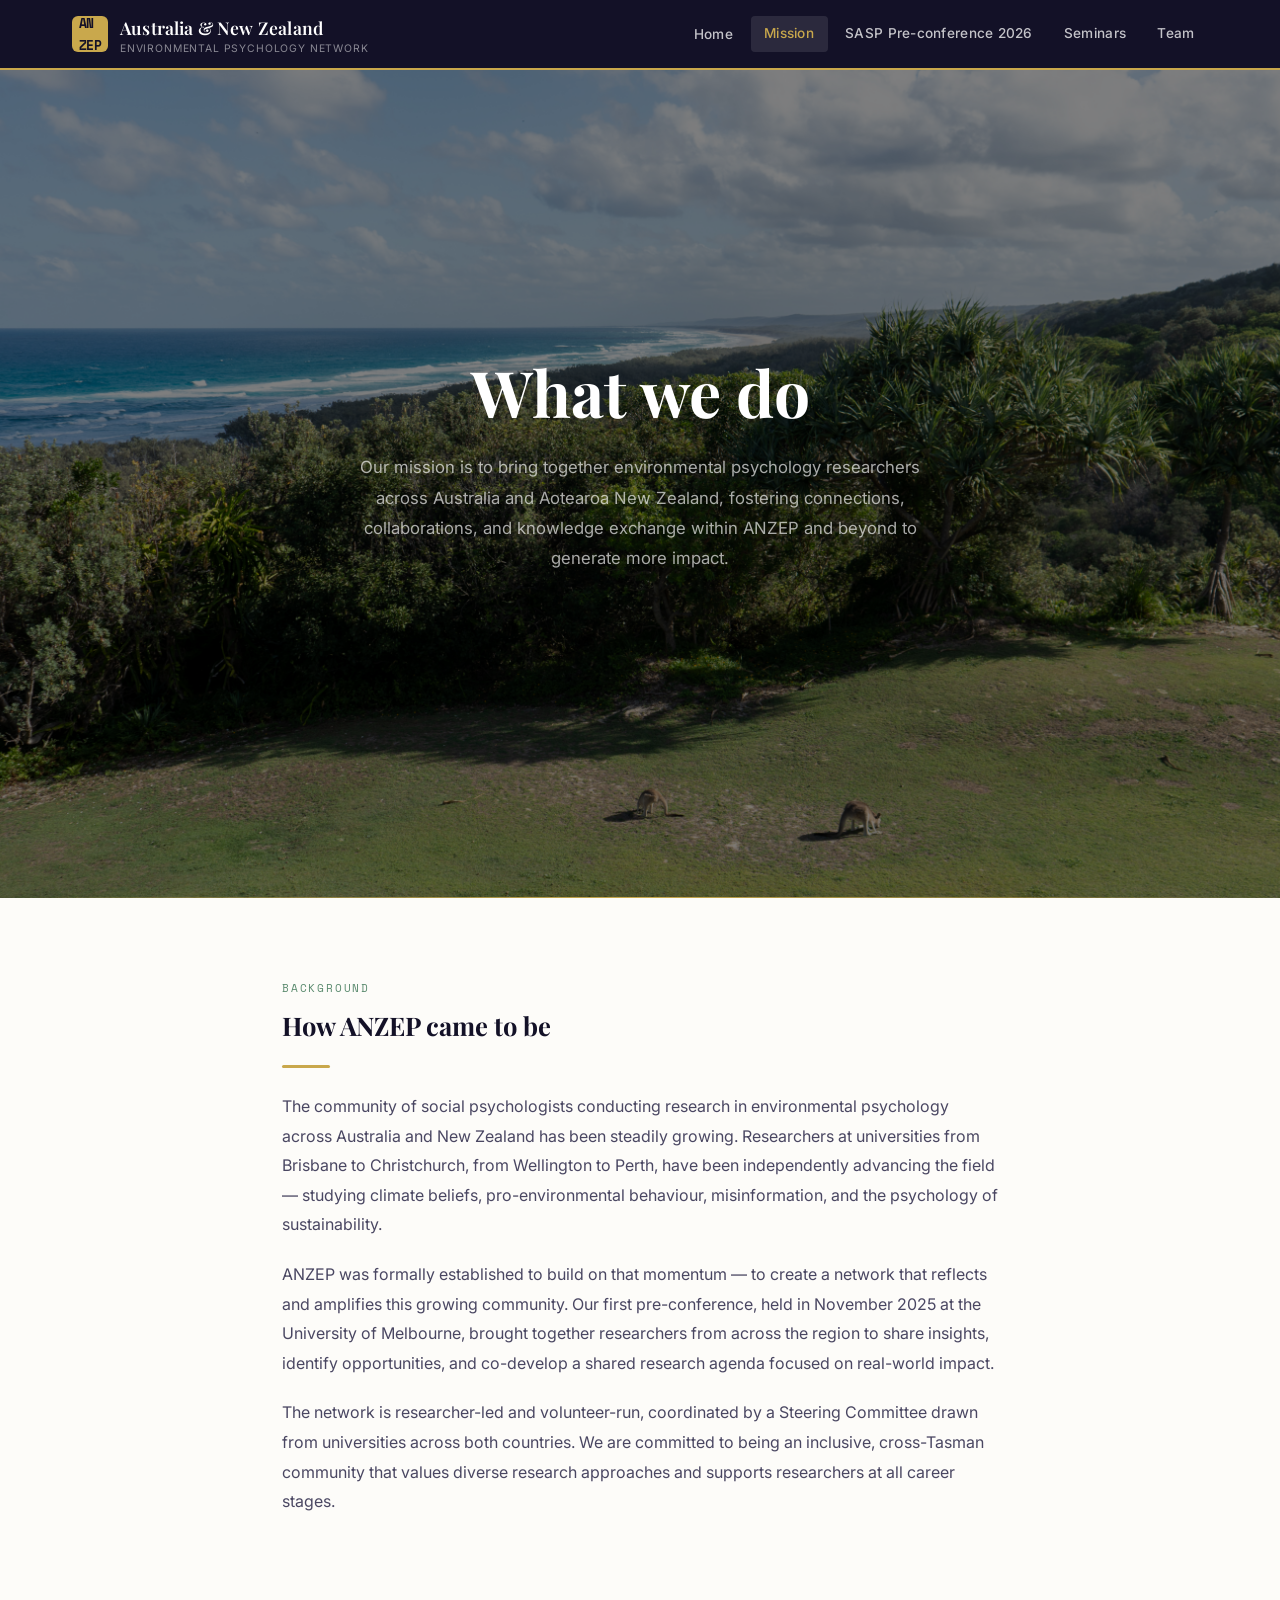
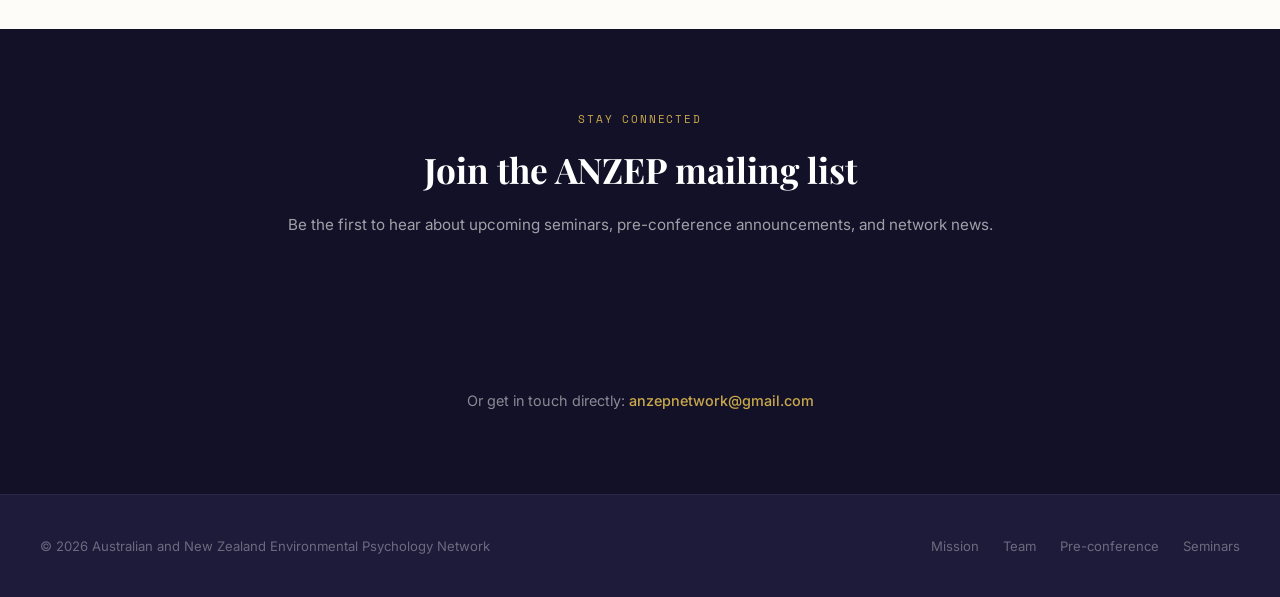
==== commit 1ae710f8: "Update mission.html" ====
--- a/mission.html
+++ b/mission.html
@@ -64,8 +64,7 @@
       <div class="section-label" style="color: var(--accent);">Stay connected</div>
       <h2>Join the ANZEP mailing list</h2>
       <p>Be the first to hear about upcoming seminars, pre-conference announcements, and network news.</p>
-<iframe width="540" height="305" src="https://ed523857.sibforms.com/v2/serve/[base64]" frameborder="0" scrolling="auto" allowfullscreen style="display: block;margin-left: auto;margin-right: auto;max-width: 100%;"></iframe>
-      </form>
+<iframe width="100%" height="120" src="https://ed523857.sibforms.com/v2/serve/[base64]" frameborder="0" scrolling="no" style="display: block; margin: 0 auto; max-width: 500px;"></iframe>
       <div class="contact-email">
         Or get in touch directly: <a href="mailto:anzepnetwork@gmail.com">anzepnetwork@gmail.com</a>
       </div>
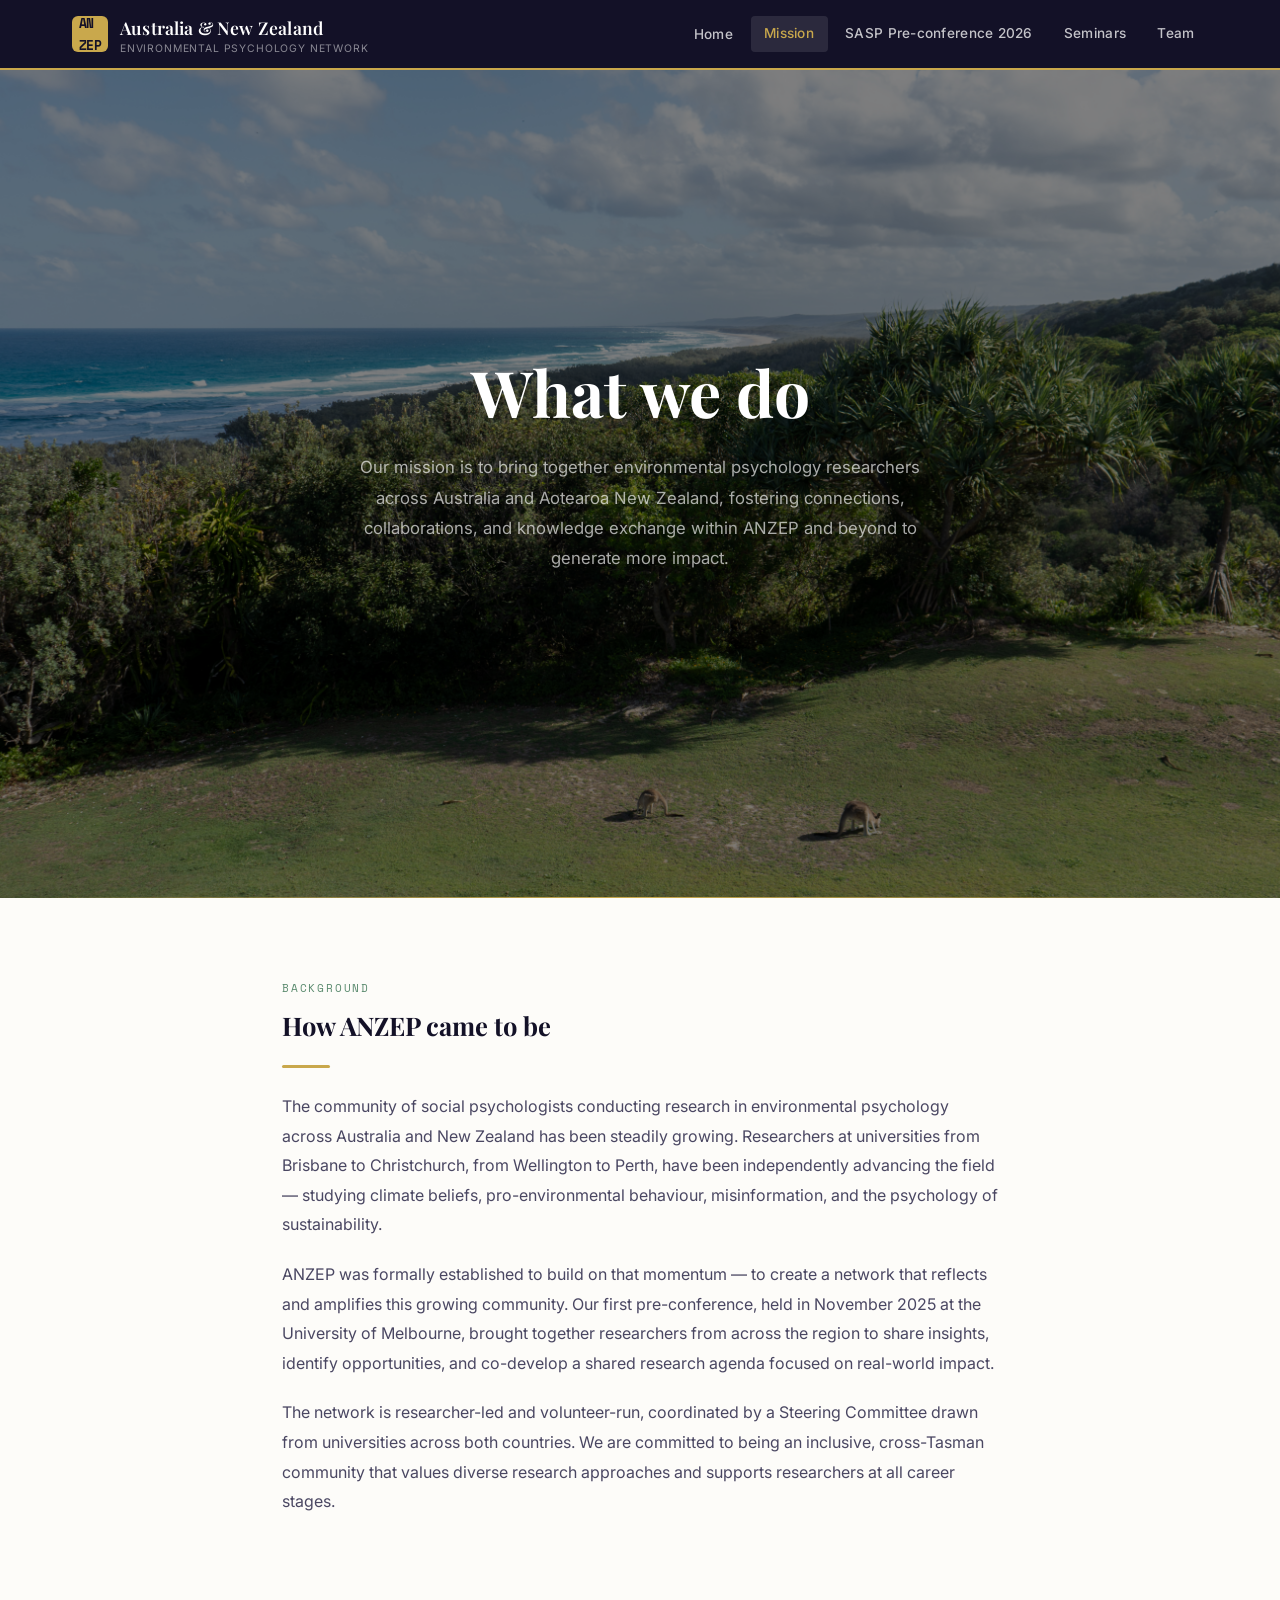
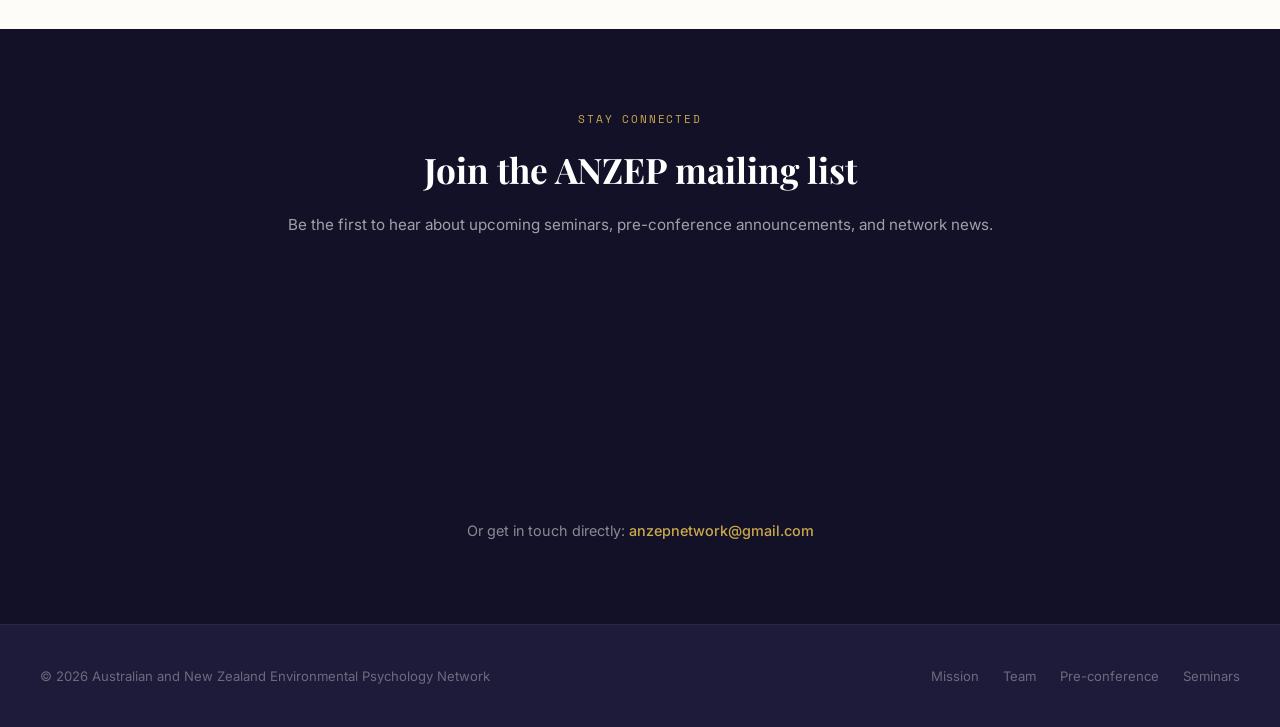
==== commit 65877e2e: "Update mission.html" ====
--- a/mission.html
+++ b/mission.html
@@ -64,7 +64,7 @@
       <div class="section-label" style="color: var(--accent);">Stay connected</div>
       <h2>Join the ANZEP mailing list</h2>
       <p>Be the first to hear about upcoming seminars, pre-conference announcements, and network news.</p>
-<iframe width="100%" height="120" src="https://ed523857.sibforms.com/v2/serve/[base64]" frameborder="0" scrolling="no" style="display: block; margin: 0 auto; max-width: 500px;"></iframe>
+<iframe width="100%" height="250" src="https://ed523857.sibforms.com/v2/serve/[base64]" frameborder="0" scrolling="no" style="display: block; margin: 0 auto; max-width: 500px;"></iframe>
       <div class="contact-email">
         Or get in touch directly: <a href="mailto:anzepnetwork@gmail.com">anzepnetwork@gmail.com</a>
       </div>
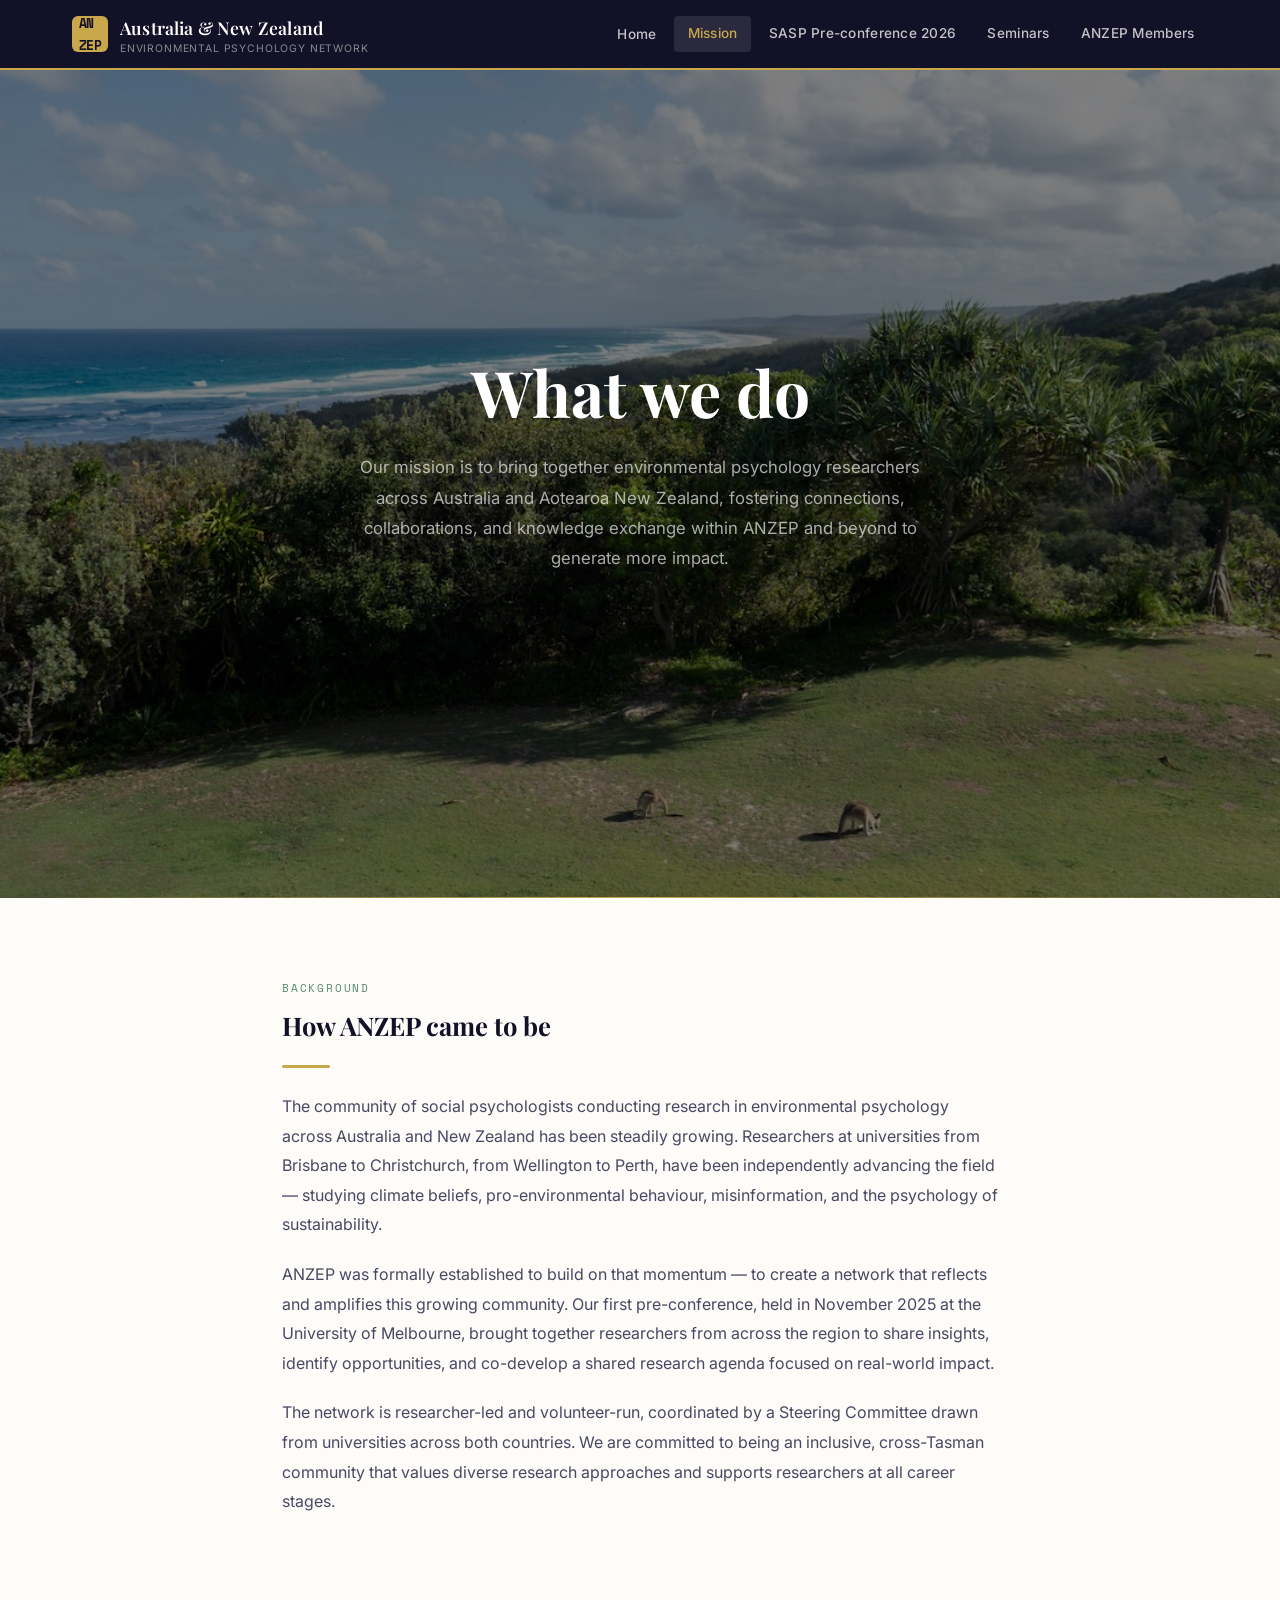
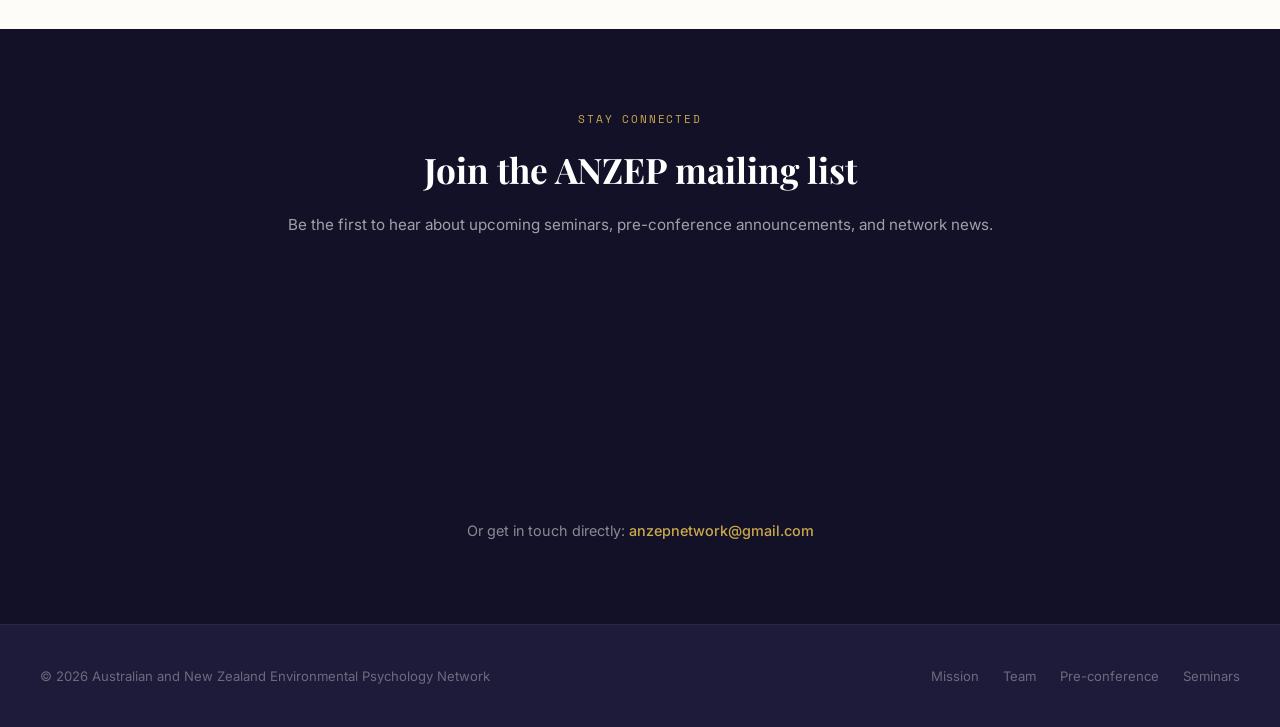
==== commit 37a36609: "Update mission.html" ====
--- a/mission.html
+++ b/mission.html
@@ -22,7 +22,7 @@
 <a href="mission.html">Mission</a>
 <a href="preconference.html">SASP Pre-conference 2026</a>
 <a href="seminars.html">Seminars</a>
-<a href="team.html">Team</a>
+<a href="team.html">ANZEP Members</a>
       </ul>
       <button class="nav-hamburger" aria-label="Open menu">
         <span></span><span></span><span></span>
--- a/style.css
+++ b/style.css
@@ -198,6 +198,10 @@
 }
 .page-hero-photo-preconf {
   min-height: 30vw;
+  display: flex;
+  flex-direction: column;
+  justify-content: center;
+  align-items: center;
 }
 .page-hero-photo-preconf::after {
   content: '';
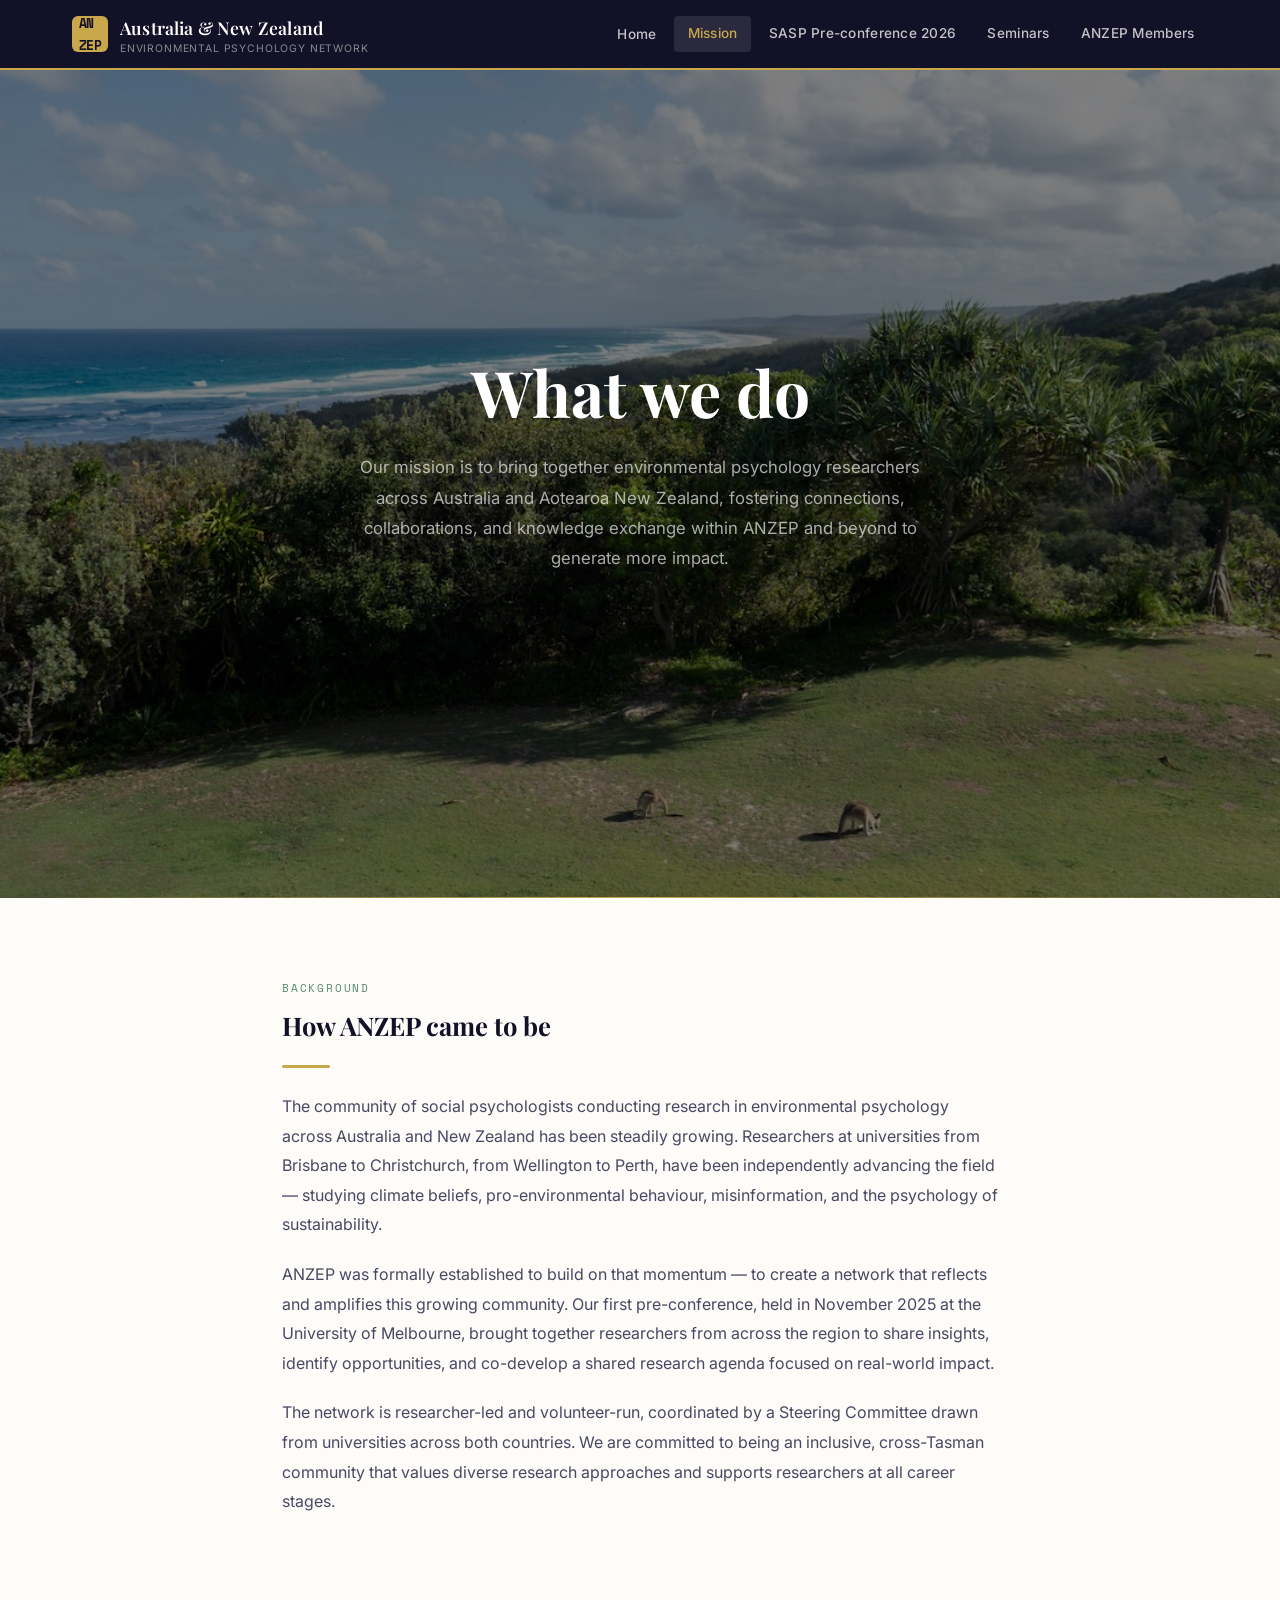
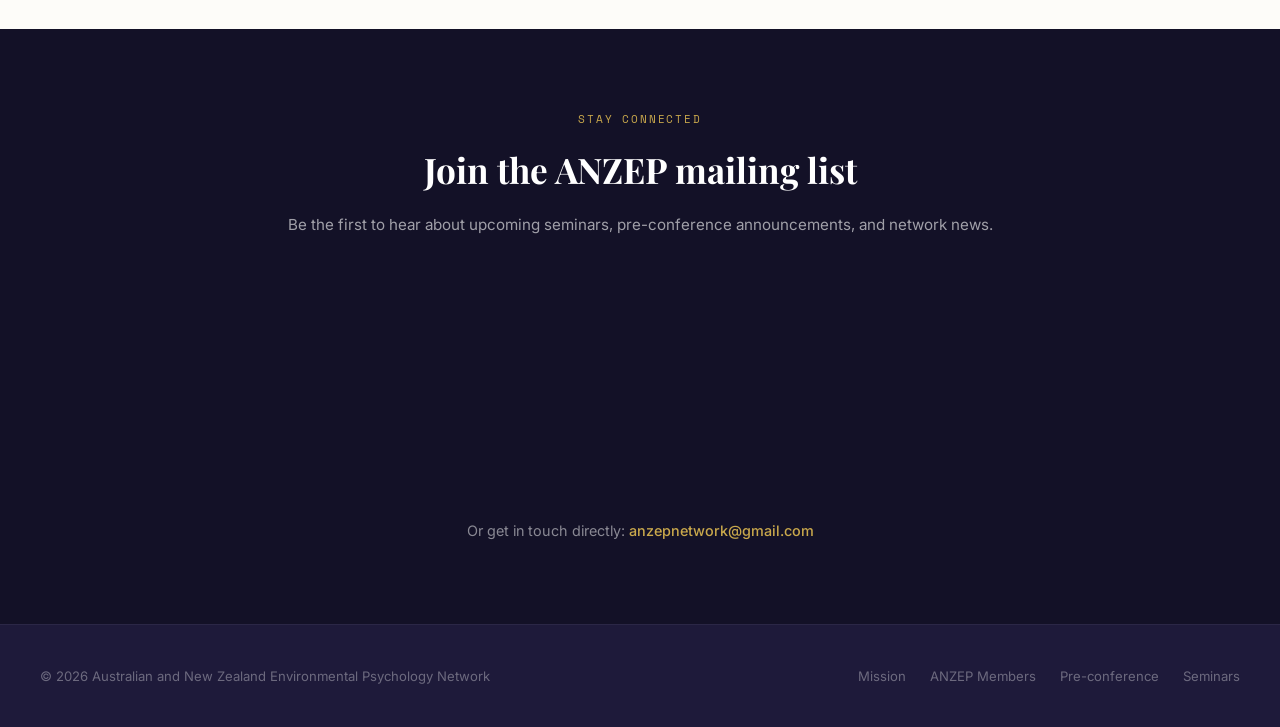
==== commit 16d9e949: "Update mission.html" ====
--- a/mission.html
+++ b/mission.html
@@ -76,7 +76,7 @@
       <div class="footer-left">© 2026 Australian and New Zealand Environmental Psychology Network</div>
       <div class="footer-right">
         <a href="mission.html">Mission</a>
-        <a href="team.html">Team</a>
+<a href="team.html">ANZEP Members</a>
         <a href="preconference.html">Pre-conference</a>
         <a href="seminars.html">Seminars</a>
       </div>
